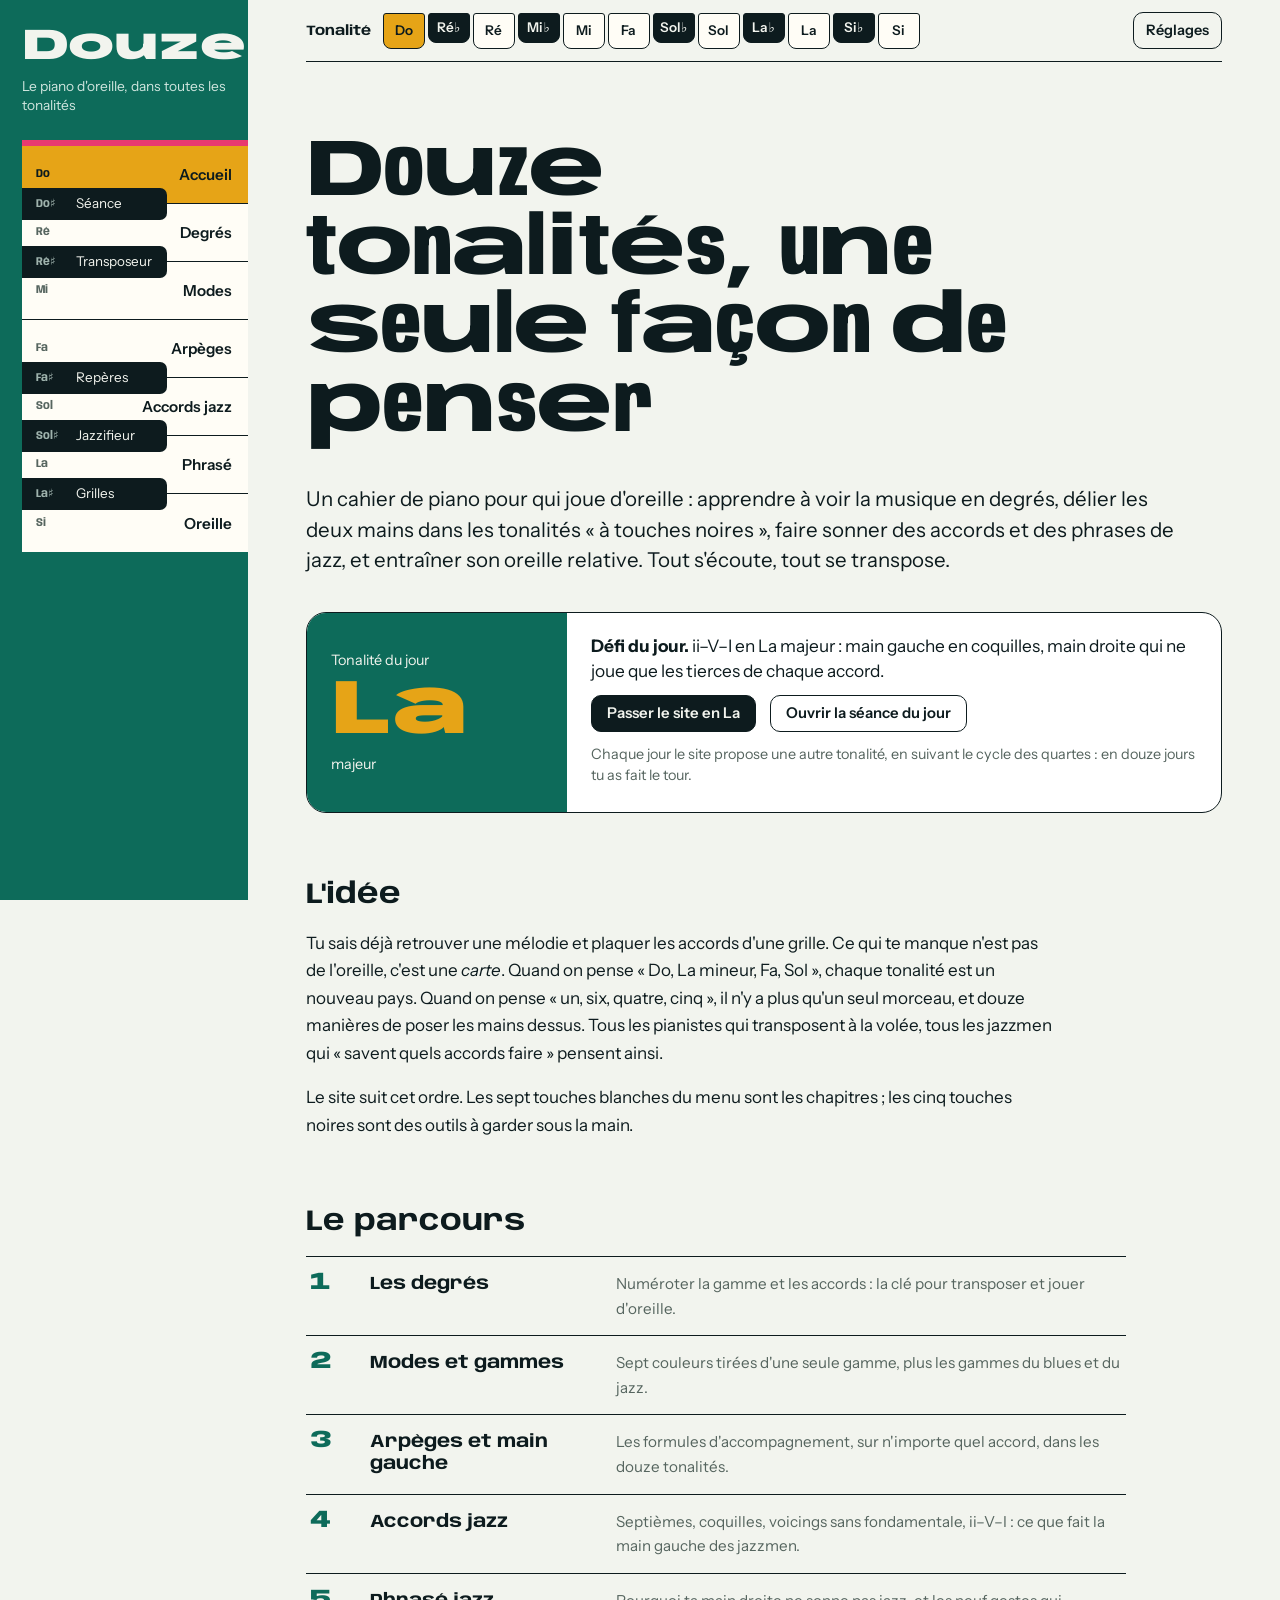
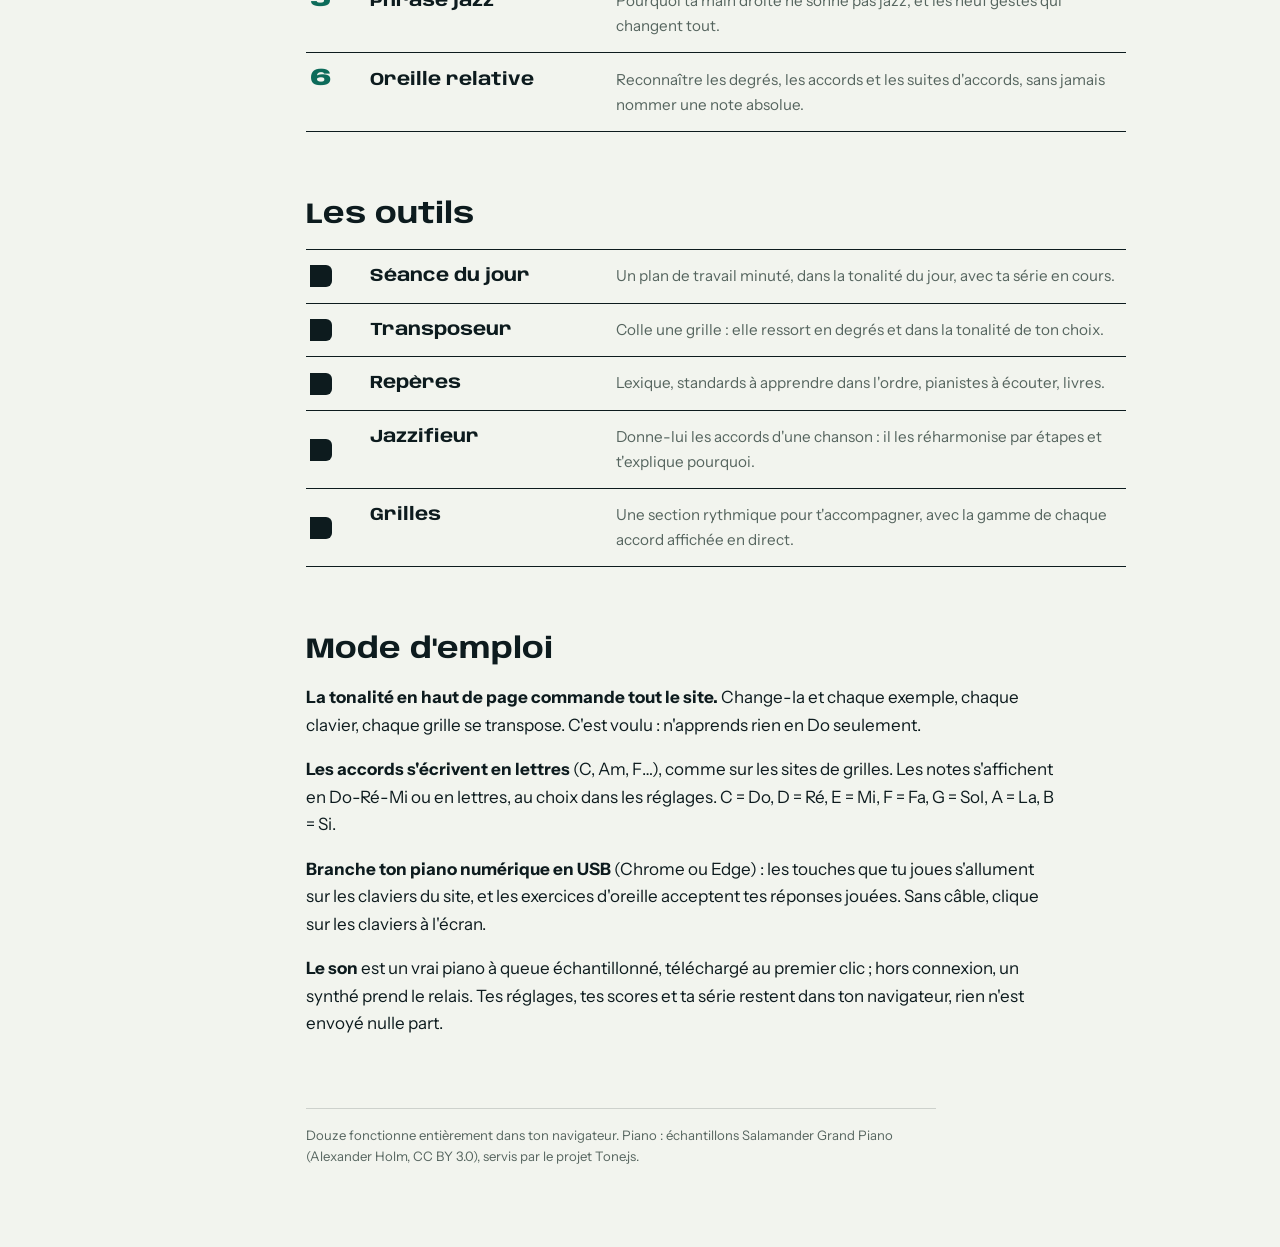
==== index.html @ e1d10c49 "mise à jour de l'organisation du code" ====
<!DOCTYPE html>
<html lang="fr">
<head>
<meta charset="utf-8">
<meta name="viewport" content="width=device-width, initial-scale=1">
<title>Douze</title>
<meta name="description" content="Un cahier de piano interactif pour jouer d'oreille : degrés, transposition, arpèges dans les douze tonalités, accords et phrasé jazz, oreille relative.">
<link rel="icon" href="data:image/svg+xml,%3Csvg xmlns='http://www.w3.org/2000/svg' viewBox='0 0 32 32'%3E%3Crect width='32' height='32' rx='7' fill='%230d6b5a'/%3E%3Crect x='6' y='6' width='9' height='20' rx='2' fill='%23f2f4ee'/%3E%3Crect x='17' y='6' width='9' height='20' rx='2' fill='%23f2f4ee'/%3E%3Crect x='12' y='6' width='8' height='12' rx='1.5' fill='%230d1b1e'/%3E%3C/svg%3E">
<link rel="preconnect" href="https://fonts.googleapis.com">
<link rel="preconnect" href="https://fonts.gstatic.com" crossorigin>
<link href="https://fonts.googleapis.com/css2?family=Anybody:wdth,wght@50..150,400..900&family=Instrument+Sans:ital,wght@0,400..700;1,400..700&display=swap" rel="stylesheet">
<link rel="stylesheet" href="css/style.css">
</head>
<body>
<a class="skip" href="#main">Aller au contenu</a>
<nav id="nav" aria-label="Chapitres"></nav>
<main id="main"></main>
<noscript><p style="padding:2rem">Douze a besoin de JavaScript pour faire sonner le piano.</p></noscript>
<script src="js/theory.js"></script>
<script src="js/ui.js"></script>
<script src="js/audio.js"></script>
<script src="js/band.js"></script>
<script src="js/v-base.js"></script>
<script src="js/v-mains.js"></script>
<script src="js/v-jazz.js"></script>
<script src="js/v-oreille.js"></script>
<script src="js/v-routine.js"></script>
<script src="js/app.js"></script>
</body>
</html>
---- css/style.css ----
/* Douze — feutre vert, ivoire, laque, laiton, rose */
:root {
  --laque: #0d1b1e; --ivoire: #f2f4ee; --papier: #fff; --feutre: #0d6b5a; --feutre-f: #084c40; --feutre-c: #d6ebe4;
  --laiton: #e6a417; --laiton-c: #fbe9b8; --rose: #e83a70; --rose-c: #fde0ea; --trait: rgba(13, 27, 30, .16); --gris: #56655f;
  --disp: 'Anybody', 'Arial Black', system-ui, sans-serif; --txt: 'Instrument Sans', system-ui, -apple-system, 'Segoe UI', sans-serif;
  --wh: 58px; --bh: 32px; --nav: 248px;
}
* { box-sizing: border-box; }
html { -webkit-text-size-adjust: 100%; scroll-padding-top: 80px; }
body { margin: 0; background: var(--ivoire); color: var(--laque); font: 17px/1.62 var(--txt); display: grid; grid-template-columns: var(--nav) minmax(0, 1fr); min-height: 100vh; }
a { color: var(--feutre-f); text-decoration-thickness: 1.5px; text-underline-offset: 3px; }
a:hover { color: var(--rose); }
:focus-visible { outline: 3px solid var(--rose); outline-offset: 2px; }
.skip { position: absolute; left: -999px; top: 0; background: var(--laque); color: #fff; padding: .5rem 1rem; z-index: 99; }
.skip:focus { left: 0; }
button, select, textarea, input { font: inherit; color: inherit; }

/* ---------- menu : une octave posée à la verticale ---------- */
#nav { background: var(--feutre); color: var(--ivoire); padding: 26px 0 26px 22px; position: sticky; top: 0; height: 100vh; overflow-y: auto; }
.wordmark { font: 900 2.7rem/1 var(--disp); font-stretch: 150%; color: var(--ivoire); text-decoration: none; letter-spacing: -.02em; display: block; }
.wordmark:hover { color: var(--laiton); }
.nav-s { margin: 8px 22px 26px 0; font-size: .86rem; line-height: 1.35; color: #cfe5de; }
.piano { position: relative; border-top: 6px solid var(--rose); }
.pk { display: flex; align-items: center; gap: 10px; text-decoration: none; }
.pk-w { height: var(--wh); background: #fffdf6; color: var(--laque); border-bottom: 1.5px solid var(--laque); border-radius: 0 0 0 0; padding-left: 14px; }
.pk-w:last-child { border-bottom: 0; }
.pk-w .pk-t { font-weight: 600; }
.pk-n { font: 700 .72rem/1 var(--disp); font-stretch: 90%; width: 30px; color: var(--gris); }
.pk-b { position: absolute; left: 0; width: 64%; height: var(--bh); top: calc((var(--i) + 1) * var(--wh) - var(--bh) / 2); background: var(--laque); color: var(--ivoire); border-radius: 0 7px 7px 0; padding-left: 14px; font-size: .84rem; z-index: 2; white-space: nowrap; }
.pk-b .pk-n { color: #9fb3ad; }
.pk-w:hover { background: var(--laiton-c); color: var(--laque); }
.pk-b:hover { background: #24383c; color: #fff; }
.pk-w.on { background: var(--laiton); }
.pk-w.on .pk-n { color: var(--laque); }
.pk-b.on { background: var(--rose); color: #fff; }
.pk-b.on .pk-n { color: #fff; }
/* les touches blanches voisines d'une noire décalent leur texte pour rester lisibles */
.pk-w .pk-t { margin-left: auto; padding-right: 16px; text-align: right; font-size: .95rem; line-height: 1.15; max-width: 62%; }

/* ---------- page ---------- */
#main { padding: 0 clamp(18px, 4.5vw, 64px) 80px; max-width: 1180px; width: 100%; }
.keybar { position: sticky; top: 0; z-index: 20; background: var(--ivoire); display: flex; align-items: center; gap: 12px; padding: 12px 0; border-bottom: 1.5px solid var(--laque); flex-wrap: wrap; }
.keybar-l { font: 700 .86rem var(--disp); font-stretch: 110%; }
.keys { display: flex; gap: 3px; flex-wrap: wrap; }
.keys button { border: 1.5px solid var(--laque); background: #fffdf6; border-radius: 3px 3px 8px 8px; min-width: 42px; height: 36px; padding: 0 6px; font-size: .84rem; font-weight: 600; cursor: pointer; }
.keys button.bk { background: var(--laque); color: var(--ivoire); height: 30px; align-self: flex-start; }
.keys button:hover { background: var(--laiton-c); color: var(--laque); }
.keys button.on { background: var(--laiton); color: var(--laque); border-color: var(--laque); }
.settings { margin-left: auto; position: relative; }
.settings summary { cursor: pointer; font-weight: 600; font-size: .9rem; padding: 6px 12px; border: 1.5px solid var(--laque); border-radius: 10px; list-style: none; }
.settings summary::-webkit-details-marker { display: none; }
.settings[open] summary { background: var(--laque); color: var(--ivoire); }
.settings-b { position: absolute; right: 0; top: calc(100% + 8px); width: min(360px, 88vw); background: var(--papier); border: 1.5px solid var(--laque); border-radius: 16px; padding: 18px; display: grid; gap: 14px; z-index: 30; }

.head { padding: clamp(28px, 6vw, 72px) 0 clamp(20px, 3vw, 36px); }
h1 { font: 800 clamp(2.3rem, 6.4vw, 5rem)/.98 var(--disp); margin: 0 0 .45em; letter-spacing: -.01em; max-width: 14ch; }
h1 .w { white-space: nowrap; }
h1 .l { font-stretch: 138%; }
h1 .s { font-stretch: 72%; }
.lead { font-size: clamp(1.08rem, 1.6vw, 1.3rem); line-height: 1.5; max-width: 62ch; margin: 0; }
.prose { max-width: 68ch; }
.prose h2, .h2 { font: 700 clamp(1.35rem, 2.4vw, 1.8rem)/1.15 var(--disp); font-stretch: 112%; margin: 2.3em 0 .6em; max-width: 26ch; }
.prose p { margin: 0 0 1em; }
.prose ol, .prose ul { padding-left: 1.3em; margin: 0 0 1.2em; }
.prose li { margin-bottom: .55em; }
.prose li::marker { font-family: var(--disp); font-weight: 700; color: var(--feutre); }
.hint { color: var(--gris); font-size: .9rem; margin: .4em 0; line-height: 1.45; }
.legend { color: var(--gris); font-size: .88rem; margin: .7em 0; display: flex; flex-wrap: wrap; gap: 6px 14px; align-items: center; }
.lg { display: inline-flex; align-items: center; gap: 6px; }
.lg::before { content: ''; width: 13px; height: 13px; border-radius: 50%; background: var(--feutre); border: 1.5px solid var(--laque); }
.lg.fn-S::before, .lg.mk-c::before { background: var(--laiton); }
.lg.fn-D::before, .lg.mk-b::before { background: var(--rose); }
.lg.mk-g::before { background: transparent; }

/* ---------- commandes ---------- */
.tool { background: var(--papier); border: 1.5px solid var(--laque); border-radius: 20px; padding: clamp(16px, 2.4vw, 28px); margin: 28px 0; }
.tool-t { font: 700 1.12rem/1.2 var(--disp); font-stretch: 112%; margin: 0 0 16px; }
.tool h4 { font: 700 1rem var(--disp); margin: 1.6em 0 .3em; }
.row { display: flex; flex-wrap: wrap; gap: 10px 14px; align-items: flex-end; margin: 12px 0; }
.field { display: grid; gap: 4px; font-size: .92rem; }
.field-l { font-size: .8rem; font-weight: 600; color: var(--gris); }
.btn { border: 1.5px solid var(--laque); background: var(--papier); border-radius: 10px; padding: 8px 15px; font-weight: 600; font-size: .93rem; cursor: pointer; text-decoration: none; color: var(--laque); display: inline-block; line-height: 1.3; }
.btn:hover { background: var(--laiton-c); color: var(--laque); }
.btn.solid { background: var(--laque); color: var(--ivoire); }
.btn.solid:hover { background: var(--feutre-f); color: #fff; }
.btn.play { background: var(--feutre); color: #fff; border-color: var(--feutre-f); padding: 10px 20px; }
.btn.play:hover { background: var(--feutre-f); }
.btn.on, .btn.play.on { background: var(--rose); color: #fff; border-color: var(--laque); }
.seg { display: inline-flex; flex-wrap: wrap; border: 1.5px solid var(--laque); border-radius: 10px; overflow: hidden; background: var(--papier); }
.seg button { border: 0; background: none; padding: 7px 12px; font-size: .88rem; font-weight: 600; cursor: pointer; border-right: 1.5px solid var(--trait); }
.seg button:last-child { border-right: 0; }
.seg button:hover { background: var(--laiton-c); }
.seg button.on { background: var(--laque); color: var(--ivoire); }
select, textarea { border: 1.5px solid var(--laque); border-radius: 10px; background: var(--papier); padding: 7px 10px; font-size: .93rem; max-width: 100%; }
textarea { width: 100%; font-size: 1.05rem; line-height: 1.5; font-weight: 600; resize: vertical; }
.range { grid-template-columns: auto; }
.range input { accent-color: var(--feutre); width: 150px; }
.range output { font-size: .82rem; font-weight: 600; font-variant-numeric: tabular-nums; }

/* ---------- clavier ---------- */
.kb { overflow-x: auto; margin: 14px 0 6px; padding-bottom: 4px; }
.kb-in { position: relative; height: 158px; border-top: 5px solid var(--rose); touch-action: manipulation; }
.kb-s .kb-in { height: 104px; }
.k { position: absolute; top: 0; cursor: pointer; user-select: none; -webkit-user-select: none; }
.kw { bottom: 0; background: #fffdf6; border: 1px solid var(--laque); border-top: 0; border-radius: 0 0 6px 6px; }
.kbk { height: 61%; background: var(--laque); border-radius: 0 0 4px 4px; z-index: 2; }
.k i { position: absolute; left: 50%; bottom: 7px; transform: translateX(-50%); min-width: 22px; height: 22px; padding: 0 3px; border-radius: 11px; display: none; align-items: center; justify-content: center; font: normal 700 .62rem/1 var(--txt); white-space: nowrap; pointer-events: none; }
.kb-s .k i { min-width: 17px; height: 17px; font-size: .55rem; bottom: 5px; }
.k.mk i { display: flex; }
.mk-a i { background: var(--feutre); color: #fff; }
.mk-b i { background: var(--rose); color: #fff; }
.mk-c i { background: var(--laiton); color: var(--laque); }
.mk-g i { border: 1.5px solid var(--laque); color: var(--laque); background: #fffdf6; }
.kbk.mk-g i { border-color: var(--ivoire); color: var(--ivoire); background: var(--laque); }
.kbk.mk-a i, .kbk.mk-b i, .kbk.mk-c i { box-shadow: 0 0 0 1.5px var(--ivoire); }
.kw.live { background: var(--laiton); }
.kbk.live { background: #a87400; }
.kw.hit { background: var(--feutre-c); }
.kbk.hit { background: var(--feutre); }
.k.bad { background: var(--rose) !important; }
.now { display: flex; align-items: baseline; gap: 14px; flex-wrap: wrap; margin: 14px 0 4px; min-height: 2.4rem; }
.now strong { font: 800 1.9rem/1 var(--disp); font-stretch: 118%; }
.now span { color: var(--gris); font-size: .95rem; }

/* ---------- accueil ---------- */
.today { display: grid; grid-template-columns: minmax(180px, 260px) 1fr; border: 1.5px solid var(--laque); border-radius: 20px; overflow: hidden; background: var(--papier); margin-bottom: 20px; }
.today-k { background: var(--feutre); color: var(--ivoire); padding: 22px 24px; display: grid; align-content: center; gap: 2px; }
.today-k strong { font: 900 clamp(3rem, 7vw, 4.8rem)/1 var(--disp); font-stretch: 140%; color: var(--laiton); }
.today-l, .today-s { font-size: .9rem; }
.today-b { padding: 20px 24px; }
.today-c { margin: 0 0 6px; font-size: 1.08rem; line-height: 1.45; }
.toc { list-style: none; padding: 0; margin: 0; counter-reset: toc; max-width: 820px; }
.toc li { border-top: 1.5px solid var(--laque); counter-increment: toc; }
.toc li:last-child { border-bottom: 1.5px solid var(--laque); }
.toc a { display: grid; grid-template-columns: 44px minmax(120px, 230px) 1fr; gap: 6px 16px; padding: 14px 4px; text-decoration: none; color: var(--laque); align-items: baseline; }
ol.toc a::before { content: counter(toc); font: 800 1.5rem/1 var(--disp); font-stretch: 140%; color: var(--feutre); }
ul.toc a::before { content: ''; width: 22px; height: 22px; border-radius: 0 6px 6px 0; background: var(--laque); align-self: center; }
.toc strong { font: 700 1.12rem/1.2 var(--disp); font-stretch: 110%; }
.toc span { color: var(--gris); font-size: .95rem; }
.toc a:hover { background: var(--laiton-c); }

/* ---------- degrés ---------- */
.chips { display: flex; flex-wrap: wrap; gap: 8px; margin: 14px 0; }
.chip { border: 1.5px solid var(--laque); background: #fffdf6; border-radius: 4px 4px 12px 12px; padding: 9px 12px 11px; min-width: 76px; cursor: pointer; display: grid; gap: 2px; text-align: left; border-bottom-width: 7px; }
.chip b { font: 800 1.22rem/1 var(--disp); font-stretch: 112%; }
.chip span { font-size: .82rem; color: var(--gris); max-width: 22ch; line-height: 1.3; }
.chip:hover { background: var(--laiton-c); }
.chip.fn-T { border-bottom-color: var(--feutre); } .chip.fn-S { border-bottom-color: var(--laiton); } .chip.fn-D { border-bottom-color: var(--rose); }
.plist { max-width: 980px; }
.prow { display: grid; grid-template-columns: minmax(170px, 250px) 1fr auto; gap: 8px 20px; align-items: center; padding: 13px 0; border-top: 1.5px solid var(--trait); }
.prow-h strong { display: block; font: 700 1.02rem/1.25 var(--disp); }
.prow-h span { font-size: .86rem; color: var(--gris); line-height: 1.35; display: block; }
.prow-c { display: flex; flex-wrap: wrap; gap: 5px; }
.pc { display: grid; text-align: center; padding: 5px 9px; border-radius: 8px; min-width: 50px; background: var(--ivoire); }
.pc b { font: 700 1rem/1.2 var(--disp); }
.pc i { font-style: normal; font-size: .78rem; color: var(--gris); }
.pc.on { background: var(--laiton); } .pc.on i { color: var(--laque); }
.split { display: grid; grid-template-columns: minmax(260px, 380px) 1fr; gap: 28px; align-items: center; }
.circle { width: 100%; height: auto; display: block; }
.cw { cursor: pointer; }
.cw path { fill: #fffdf6; stroke: var(--laque); stroke-width: 1.5; }
.cw path.in { fill: var(--ivoire); }
.cw:hover path { fill: var(--laiton-c); }
.cw.near path { fill: var(--feutre-c); }
.cw.cur path { fill: var(--laiton); }
.ct { font: 700 15px var(--disp); text-anchor: middle; fill: var(--laque); }
.cm { font: 500 10.5px var(--txt); text-anchor: middle; fill: var(--gris); }
.cc { font: 900 26px var(--disp); text-anchor: middle; fill: var(--feutre); }
.cs { font: 500 12px var(--txt); text-anchor: middle; fill: var(--gris); }

/* ---------- transposeur ---------- */
.tx-out { margin: 14px 0; overflow-x: auto; }
.tx-line { display: flex; align-items: stretch; flex-wrap: wrap; gap: 4px 0; margin-bottom: 8px; }
.tx-ch { border: 0; background: var(--ivoire); border-radius: 9px; padding: 5px 10px 6px; display: grid; text-align: left; cursor: pointer; min-width: 58px; margin-right: 4px; }
.tx-ch small { font-size: .72rem; color: var(--gris); }
.tx-ch em { font: normal 700 .86rem var(--disp); color: var(--rose); }
.tx-ch b { font: 800 1.22rem/1.15 var(--disp); }
.tx-ch:hover { background: var(--laiton-c); } .tx-ch.on { background: var(--laiton); }
.tx-bar { width: 2px; background: var(--laque); margin: 0 8px 0 4px; }
.tx-lyr, .tx-w { color: var(--gris); font-size: .95rem; white-space: pre-wrap; }

/* ---------- modes ---------- */
.mode-info h3 { font: 800 1.6rem/1.1 var(--disp); font-stretch: 115%; margin: 14px 0 10px; }
.formula { display: flex; flex-wrap: wrap; gap: 5px; margin-bottom: 12px; }
.formula > span { display: grid; text-align: center; min-width: 44px; padding: 5px 7px; border-radius: 4px 4px 9px 9px; border: 1.5px solid var(--laque); background: #fffdf6; }
.formula b { font: 800 1.05rem/1.1 var(--disp); } .formula i { font-style: normal; font-size: .74rem; color: var(--gris); }
.formula .alt { background: var(--feutre-c); } .formula .ch { background: var(--rose); color: #fff; } .formula .ch i { color: #fff; }
.formula.mini > span { min-width: 30px; padding: 2px 5px; font: 700 .82rem var(--disp); border-width: 1px; }
.ladder { display: grid; max-width: 620px; }
.ladder button { display: flex; align-items: center; justify-content: space-between; gap: 14px; flex-wrap: wrap; padding: 9px 12px; background: none; border: 0; border-top: 1.5px solid var(--trait); cursor: pointer; text-align: left; }
.ladder button:hover { background: var(--laiton-c); } .ladder button.on { background: var(--laiton); }
.ladder strong { font: 700 1rem var(--disp); min-width: 110px; } .ladder .formula { margin: 0; }

/* ---------- arpèges ---------- */
.fams { display: grid; gap: 7px; }
.fam { display: flex; flex-wrap: wrap; gap: 6px; align-items: center; }
.shape { display: inline-flex; gap: 2px; margin-right: 8px; }
.shape i { width: 13px; height: 26px; border: 1.5px solid var(--laque); background: #fffdf6; border-radius: 0 0 3px 3px; }
.shape i.n { background: var(--laque); height: 18px; }
.fam button { border: 1.5px solid var(--laque); background: var(--papier); border-radius: 8px; padding: 4px 10px; font-weight: 600; font-size: .88rem; cursor: pointer; min-width: 50px; }
.fam button:hover { background: var(--laiton-c); } .fam button.on { background: var(--laiton); }
.pat-info p { margin: .3em 0; max-width: 70ch; }

/* ---------- jazz ---------- */
.tri { display: grid; grid-template-columns: repeat(3, minmax(0, 1fr)); gap: 14px; margin: 14px 0; }
.tri-c { border-radius: 14px; padding: 10px 10px 4px; background: var(--ivoire); }
.tri-c.on { background: var(--laiton-c); }
.tri-c strong { font: 800 1.35rem var(--disp); font-stretch: 112%; margin-right: 8px; } .tri-c span { color: var(--gris); font-size: .86rem; }
.bars { display: grid; grid-template-columns: repeat(4, minmax(0, 1fr)); gap: 6px; margin: 14px 0; }
.bar { border: 1.5px solid var(--laque); border-radius: 10px; padding: 6px; background: #fffdf6; min-height: 62px; display: grid; align-content: space-between; }
.bar small { font-size: .7rem; color: var(--gris); padding-left: 4px; }
.bar-c { display: flex; gap: 4px; }
.bch { flex: 1; border: 0; background: none; border-radius: 7px; padding: 4px 5px; text-align: left; display: grid; min-width: 0; }
button.bch { cursor: pointer; } button.bch:hover { background: var(--laiton-c); }
.bch b { font: 800 clamp(.85rem, 1.5vw, 1.12rem)/1.15 var(--disp); overflow-wrap: anywhere; }
.bch i { font-style: normal; font-size: .72rem; color: var(--rose); font-weight: 700; }
.bch.ins { outline: 1.5px dashed var(--feutre); outline-offset: -2px; background: var(--feutre-c); }
.bch.on { background: var(--laiton); } .bch.on i { color: var(--laque); }
.why { max-width: 70ch; padding-left: 1.3em; } .why li { margin-bottom: .5em; }
.demo { border-top: 1.5px solid var(--laque); padding: 18px 0 14px; max-width: 860px; }
.demo h3 { font: 700 1.22rem/1.2 var(--disp); font-stretch: 110%; margin: 0 0 .4em; }
.demo p { margin: 0 0 .6em; max-width: 68ch; }
.degline { font: 600 .92rem/1.7 var(--disp); color: var(--feutre-f); letter-spacing: .04em; word-spacing: .2em; }
.dock { position: sticky; bottom: 0; background: var(--ivoire); border-top: 1.5px solid var(--laque); margin-top: 30px; padding: 4px 0 2px; z-index: 10; }
.dock .kb-in { height: 108px; } .dock .now { margin: 4px 0 0; min-height: 0; } .dock .now strong { font-size: 1.25rem; } .dock .kb { margin: 6px 0 0; }

/* ---------- oreille ---------- */
.tab-intro { max-width: 68ch; margin: 14px 0 6px; }
.answers { display: flex; flex-wrap: wrap; gap: 8px; margin: 12px 0; }
.ans { border: 1.5px solid var(--laque); background: #fffdf6; border-radius: 4px 4px 12px 12px; padding: 10px 14px 12px; min-width: 70px; cursor: pointer; display: grid; gap: 1px; text-align: center; }
.ans b { font: 800 1.15rem/1.1 var(--disp); } .ans span { font-size: .74rem; color: var(--gris); }
.ans:hover { background: var(--laiton-c); }
.ans.ok { background: var(--feutre); color: #fff; } .ans.ok span { color: #fff; }
.ans.ko { background: var(--rose-c); border-style: dashed; color: var(--gris); }
.fb { font-weight: 600; margin: 12px 0 4px; min-height: 1.6em; }
.fb.ok { color: var(--feutre-f); } .fb.ko { color: #b81c50; }
.score { font-size: .88rem; color: var(--gris); align-self: center; }
.stats { display: grid; gap: 4px; max-width: 520px; }
.st { display: grid; grid-template-columns: 120px 1fr 110px; gap: 10px; align-items: center; font-size: .84rem; }
.st i { height: 9px; background: var(--ivoire); border-radius: 5px; overflow: hidden; border: 1px solid var(--trait); } .st u { display: block; height: 100%; background: var(--feutre); }
.st em { font-style: normal; color: var(--gris); font-variant-numeric: tabular-nums; }
.slots { display: grid; grid-template-columns: repeat(4, minmax(0, 110px)); gap: 8px; margin: 12px 0; }
.slot { height: 70px; border: 1.5px dashed var(--laque); border-radius: 12px; background: var(--ivoire); font: 800 1.3rem var(--disp); cursor: pointer; display: grid; place-content: center; }
.slot small { font: 600 .74rem var(--txt); }
.slot.ok { background: var(--feutre); color: #fff; border-style: solid; } .slot.ko { background: var(--rose-c); }
.dots { display: flex; gap: 6px; margin: 8px 0; min-height: 14px; } .dots i { width: 14px; height: 14px; border-radius: 50%; border: 1.5px solid var(--laque); } .dots i.on { background: var(--feutre); }

/* ---------- séance ---------- */
.blocks { display: grid; gap: 10px; max-width: 900px; counter-reset: bl; }
.block { counter-increment: bl; background: var(--papier); border: 1.5px solid var(--laque); border-radius: 16px; padding: 14px 18px; display: grid; grid-template-columns: 1fr auto; gap: 4px 20px; align-items: center; }
.block p { margin: 0; grid-column: 1; color: var(--gris); font-size: .95rem; max-width: 60ch; }
.chk { display: flex; align-items: center; gap: 10px; font: 700 1.1rem var(--disp); font-stretch: 108%; cursor: pointer; }
.chk span::before { content: counter(bl) '. '; color: var(--feutre); }
.chk input { width: 20px; height: 20px; accent-color: var(--feutre); }
.block-a { grid-column: 2; grid-row: 1 / 3; display: flex; align-items: center; gap: 8px; flex-wrap: wrap; justify-content: flex-end; }
.clock { font: 800 1.5rem var(--disp); font-variant-numeric: tabular-nums; min-width: 68px; text-align: right; }
.block.run { background: var(--laiton-c); } .block.done { background: var(--feutre-c); }
.gloss { display: grid; grid-template-columns: minmax(130px, 210px) 1fr; gap: 0 18px; margin: 0; }
.gloss dt { font: 700 .98rem/1.35 var(--disp); padding: 9px 0; border-top: 1.5px solid var(--trait); }
.gloss dd { margin: 0; padding: 9px 0; border-top: 1.5px solid var(--trait); }
.foot { margin-top: 70px; padding-top: 16px; border-top: 1.5px solid var(--trait); color: var(--gris); font-size: .82rem; max-width: 70ch; }

/* ---------- petits écrans : l'octave passe à l'horizontale ---------- */
@media (max-width: 900px) {
  body { display: block; }
  #nav { position: static; height: auto; padding: 14px 0 0 0; overflow: visible; }
  .wordmark { font-size: 2rem; padding-left: 16px; } .nav-s { display: none; }
  .piano { display: flex; overflow-x: auto; margin-top: 12px; border-top-width: 5px; align-items: flex-start; }
  .pk { flex: 0 0 auto; flex-direction: column; align-items: flex-start; justify-content: flex-end; gap: 3px; padding: 8px 10px; }
  .pk-w { height: 74px; width: 98px; border-bottom: 0; border-right: 1.5px solid var(--laque); }
  .pk-w .pk-t { margin: 0; padding: 0; text-align: left; max-width: none; font-size: .82rem; }
  .pk-b { position: static; width: 92px; height: 52px; border-radius: 0 0 7px 7px; font-size: .76rem; line-height: 1.15; }
  .keybar { position: static; } .settings { margin-left: 0; } .settings-b { right: auto; left: 0; }
  .today, .split { grid-template-columns: 1fr; }
  .toc a { grid-template-columns: 34px 1fr; } .toc span { grid-column: 2; }
  .prow { grid-template-columns: 1fr; } .tri { grid-template-columns: 1fr; }
  .block { grid-template-columns: 1fr; } .block-a { grid-column: 1; grid-row: auto; justify-content: flex-start; }
  .gloss { grid-template-columns: 1fr; } .gloss dd { border-top: 0; padding-top: 0; }
  .st { grid-template-columns: 90px 1fr 90px; }
}
@media (max-width: 560px) { .bars { grid-template-columns: repeat(2, minmax(0, 1fr)); } body { font-size: 16px; } }
@media (prefers-reduced-motion: no-preference) { .kw, .kbk, .pc, .bch, .tri-c { transition: background-color .08s linear; } }
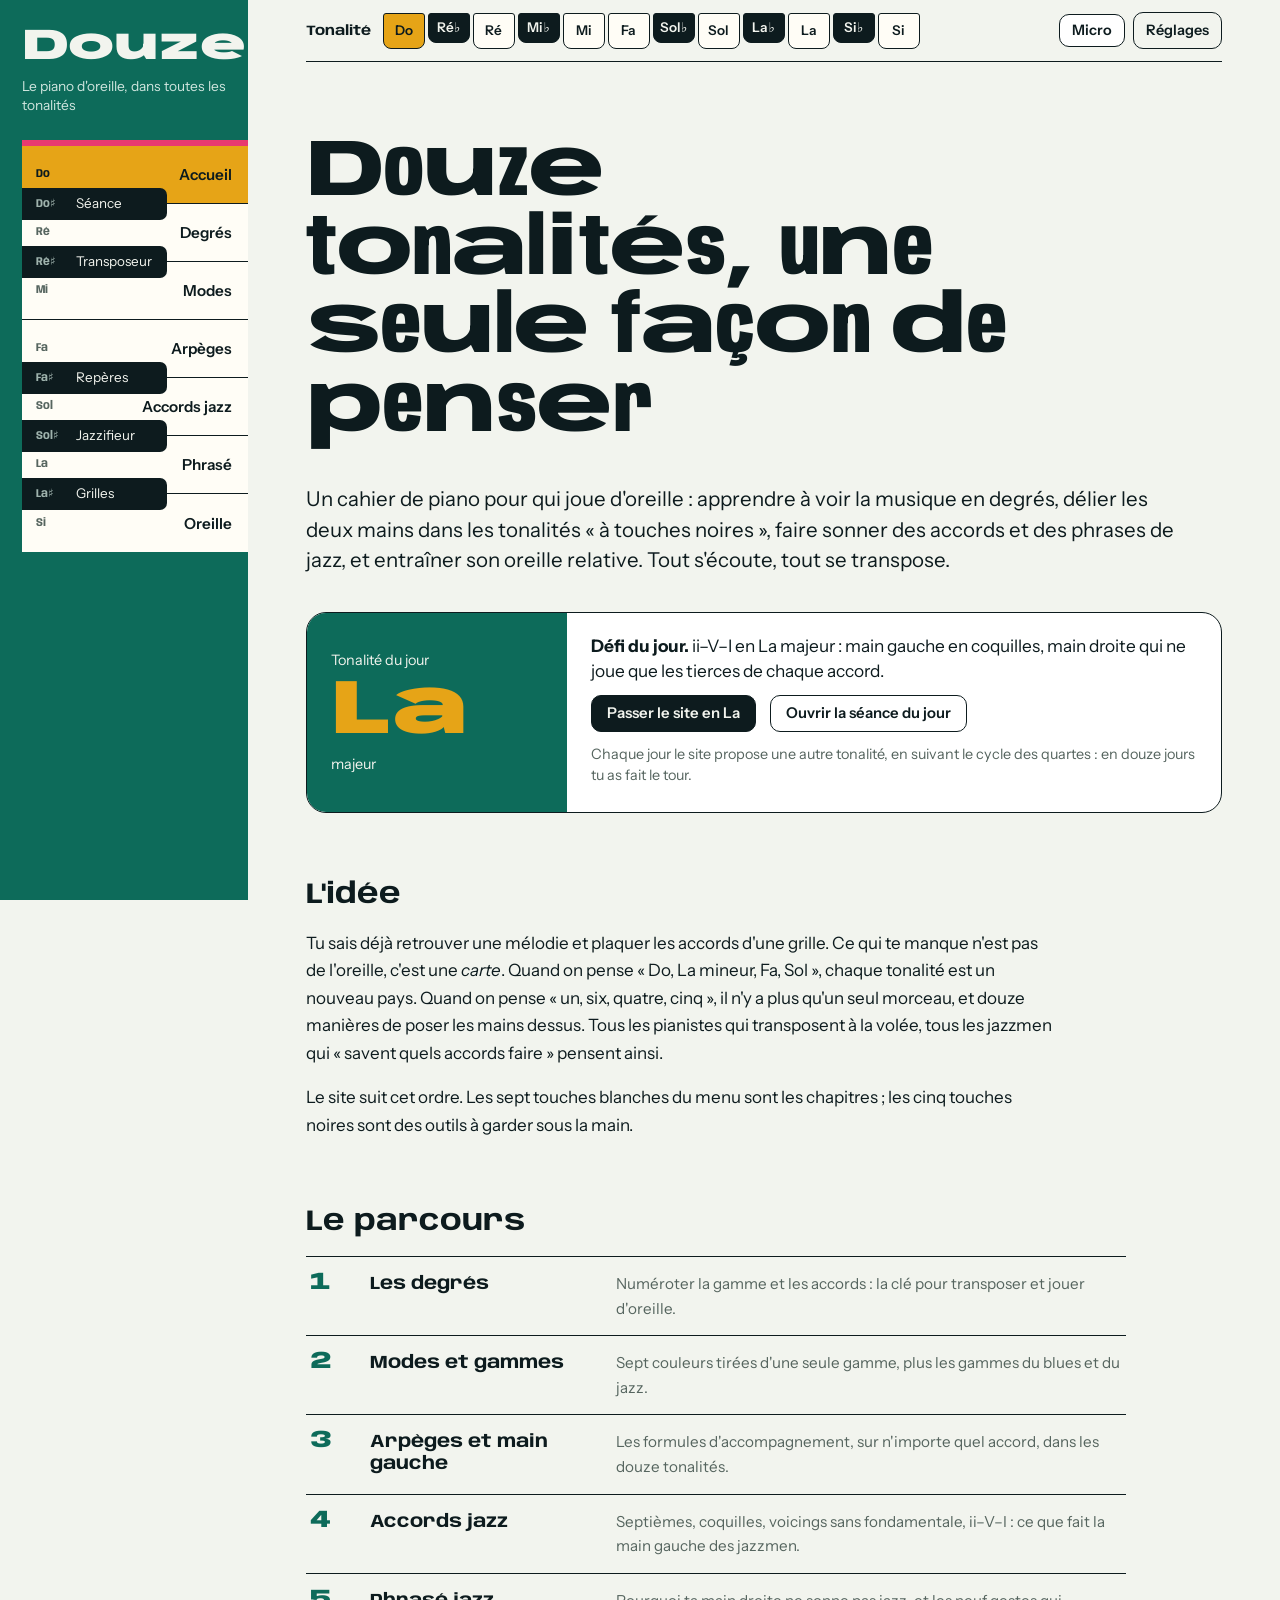
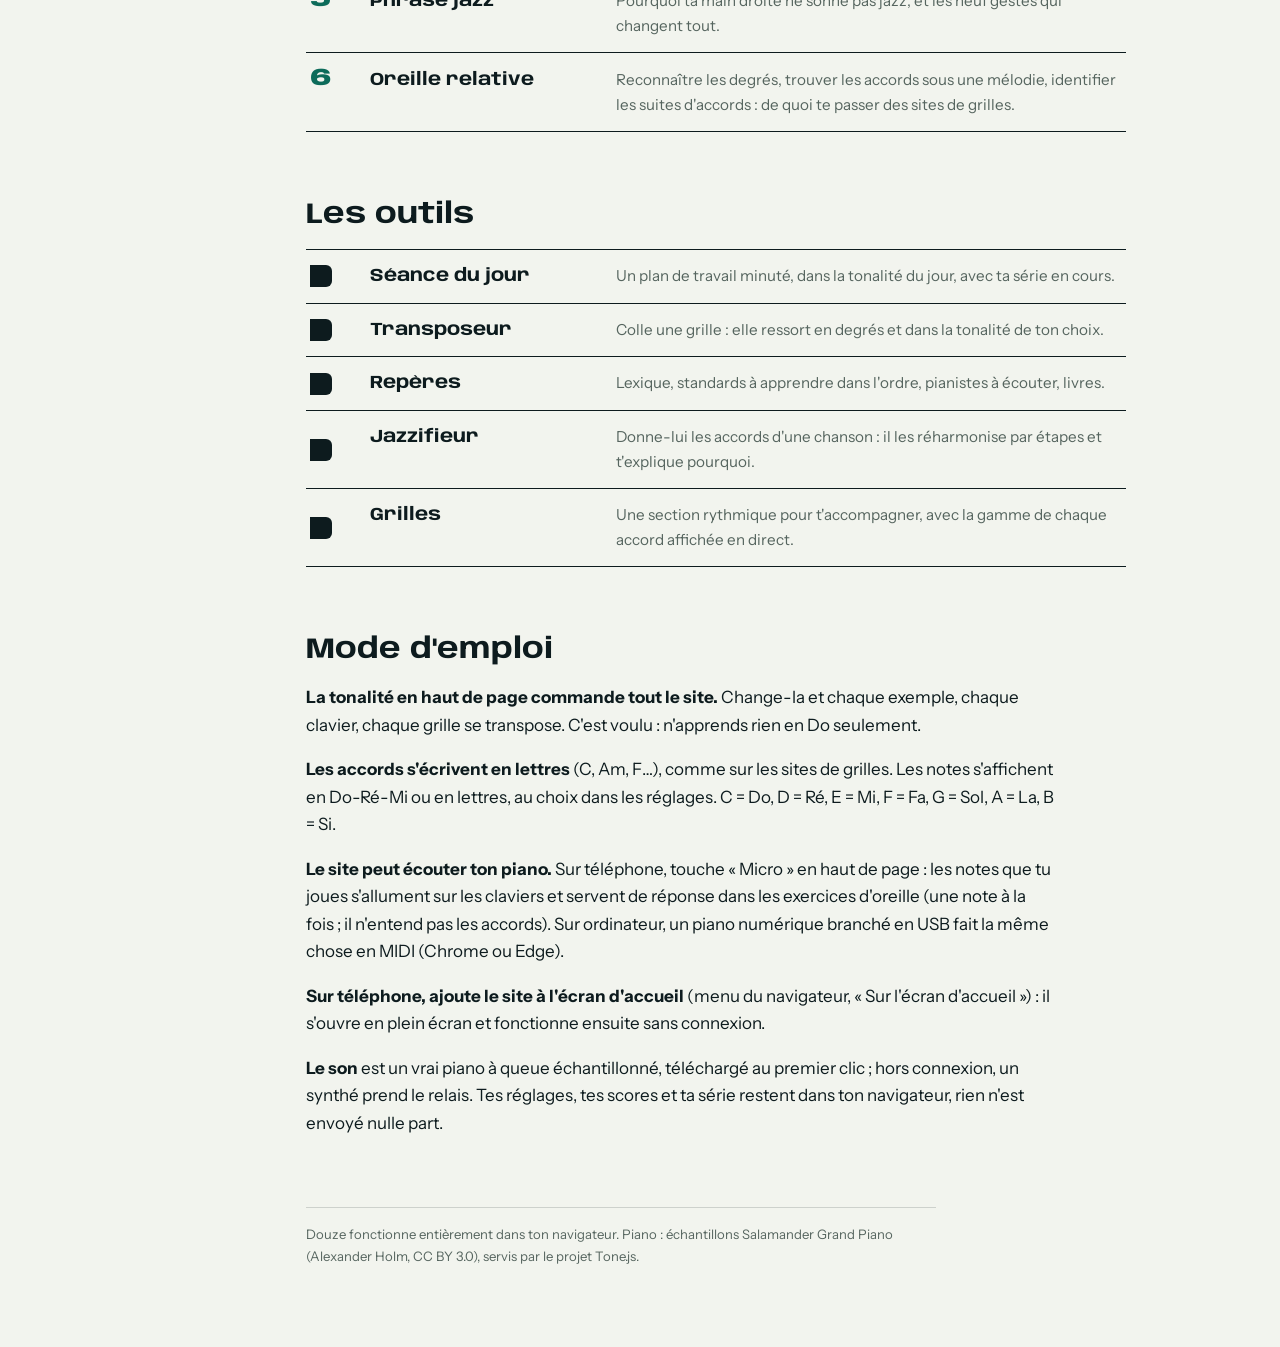
==== commit 9cec3df8: "Add files via upload" ====
--- a/index.html
+++ b/index.html
@@ -2,10 +2,16 @@
 <html lang="fr">
 <head>
 <meta charset="utf-8">
-<meta name="viewport" content="width=device-width, initial-scale=1">
+<meta name="viewport" content="width=device-width, initial-scale=1, viewport-fit=cover">
 <title>Douze</title>
 <meta name="description" content="Un cahier de piano interactif pour jouer d'oreille : degrés, transposition, arpèges dans les douze tonalités, accords et phrasé jazz, oreille relative.">
 <link rel="icon" href="data:image/svg+xml,%3Csvg xmlns='http://www.w3.org/2000/svg' viewBox='0 0 32 32'%3E%3Crect width='32' height='32' rx='7' fill='%230d6b5a'/%3E%3Crect x='6' y='6' width='9' height='20' rx='2' fill='%23f2f4ee'/%3E%3Crect x='17' y='6' width='9' height='20' rx='2' fill='%23f2f4ee'/%3E%3Crect x='12' y='6' width='8' height='12' rx='1.5' fill='%230d1b1e'/%3E%3C/svg%3E">
+<link rel="manifest" href="manifest.webmanifest">
+<link rel="apple-touch-icon" href="icons/icon-180.png">
+<meta name="theme-color" content="#0d6b5a">
+<meta name="apple-mobile-web-app-capable" content="yes">
+<meta name="mobile-web-app-capable" content="yes">
+<meta name="apple-mobile-web-app-title" content="Douze">
 <link rel="preconnect" href="https://fonts.googleapis.com">
 <link rel="preconnect" href="https://fonts.gstatic.com" crossorigin>
 <link href="https://fonts.googleapis.com/css2?family=Anybody:wdth,wght@50..150,400..900&family=Instrument+Sans:ital,wght@0,400..700;1,400..700&display=swap" rel="stylesheet">
@@ -20,10 +26,12 @@
 <script src="js/ui.js"></script>
 <script src="js/audio.js"></script>
 <script src="js/band.js"></script>
+<script src="js/mic.js"></script>
 <script src="js/v-base.js"></script>
 <script src="js/v-mains.js"></script>
 <script src="js/v-jazz.js"></script>
 <script src="js/v-oreille.js"></script>
+<script src="js/v-harmo.js"></script>
 <script src="js/v-routine.js"></script>
 <script src="js/app.js"></script>
 </body>
--- a/css/style.css
+++ b/css/style.css
@@ -98,14 +98,16 @@
 .range output { font-size: .82rem; font-weight: 600; font-variant-numeric: tabular-nums; }
 
 /* ---------- clavier ---------- */
-.kb { overflow-x: auto; margin: 14px 0 6px; padding-bottom: 4px; }
-.kb-in { position: relative; height: 158px; border-top: 5px solid var(--rose); touch-action: manipulation; }
+.kb { overflow-x: auto; margin: 14px 0 6px; padding-bottom: 4px; container-type: inline-size; }
+.kb-in { --n: 22; --d: clamp(11px, calc(100cqw / var(--n) - 3px), 22px); position: relative; height: 158px; border-top: 5px solid var(--rose); touch-action: manipulation; }
 .kb-s .kb-in { height: 104px; }
 .k { position: absolute; top: 0; cursor: pointer; user-select: none; -webkit-user-select: none; }
 .kw { bottom: 0; background: #fffdf6; border: 1px solid var(--laque); border-top: 0; border-radius: 0 0 6px 6px; }
 .kbk { height: 61%; background: var(--laque); border-radius: 0 0 4px 4px; z-index: 2; }
-.k i { position: absolute; left: 50%; bottom: 7px; transform: translateX(-50%); min-width: 22px; height: 22px; padding: 0 3px; border-radius: 11px; display: none; align-items: center; justify-content: center; font: normal 700 .62rem/1 var(--txt); white-space: nowrap; pointer-events: none; }
-.kb-s .k i { min-width: 17px; height: 17px; font-size: .55rem; bottom: 5px; }
+.k i { position: absolute; left: 50%; bottom: 7px; transform: translateX(-50%); min-width: var(--d); height: var(--d); padding: 0 2px; border-radius: 11px; display: none; align-items: center; justify-content: center; font: normal 700 calc(var(--d) * .45)/1 var(--txt); white-space: nowrap; pointer-events: none; }
+.kb-s .kb-in { --d: clamp(10px, calc(100cqw / var(--n) - 3px), 17px); }
+.kb-s .k i { bottom: 5px; }
+.kb-play .kb-in { height: 176px; }
 .k.mk i { display: flex; }
 .mk-a i { background: var(--feutre); color: #fff; }
 .mk-b i { background: var(--rose); color: #fff; }
@@ -260,23 +262,103 @@
 .gloss dd { margin: 0; padding: 9px 0; border-top: 1.5px solid var(--trait); }
 .foot { margin-top: 70px; padding-top: 16px; border-top: 1.5px solid var(--trait); color: var(--gris); font-size: .82rem; max-width: 70ch; }
 
-/* ---------- petits écrans : l'octave passe à l'horizontale ---------- */
+/* ---------- chrono de séance, micro ---------- */
+.pill { position: fixed; left: 50%; transform: translateX(-50%); bottom: calc(14px + env(safe-area-inset-bottom)); z-index: 60; display: flex; align-items: center; gap: 10px; background: var(--laque); color: var(--ivoire); border-radius: 16px; padding: 7px 8px 7px 16px; max-width: calc(100vw - 20px); box-shadow: 0 0 0 2px var(--ivoire); }
+.pill[hidden] { display: none; }
+.pill a { color: var(--ivoire); font-size: .86rem; font-weight: 600; white-space: nowrap; overflow: hidden; text-overflow: ellipsis; min-width: 0; }
+.pill b { font: 800 1.25rem var(--disp); font-variant-numeric: tabular-nums; color: var(--laiton); }
+.pill .btn { padding: 6px 12px; background: var(--ivoire); border-color: var(--ivoire); white-space: nowrap; }
+.pill-x { background: none; border: 0; color: var(--ivoire); font-size: 1.5rem; line-height: 1; width: 34px; height: 34px; cursor: pointer; border-radius: 10px; }
+.pill-x:hover { background: #24383c; }
+body:has(.dock) .pill { bottom: calc(178px + env(safe-area-inset-bottom)); }
+body:has(.pill:not([hidden])) #main { padding-bottom: 130px; }
+.keybar-r { margin-left: auto; display: flex; gap: 8px; align-items: center; }
+.settings { margin-left: 0; }
+.btn.mic { padding: 6px 12px; font-size: .9rem; }
+button, .btn, summary { touch-action: manipulation; }
+
+/* ---------- accords d'une mélodie ---------- */
+.hbars { display: grid; grid-template-columns: repeat(4, minmax(0, 1fr)); gap: 6px; margin: 12px 0; }
+.hbar { display: flex; flex-wrap: wrap; gap: 3px; border-left: 2.5px solid var(--laque); padding-left: 5px; }
+.hbar small { flex: 0 0 100%; font-size: .68rem; color: var(--gris); line-height: 1; }
+.hslot { min-width: 0; min-height: 50px; border: 1.5px dashed var(--laque); border-radius: 10px; background: var(--ivoire); font: 800 clamp(.8rem, 3.4vw, 1.15rem) var(--disp); cursor: pointer; display: grid; place-content: center; padding: 2px; text-align: center; }
+.hslot small { font: 700 .66rem var(--txt); color: inherit; flex: none; }
+.hslot.sel { border: 2.5px solid var(--rose); background: var(--papier); }
+.hslot.ok { background: var(--feutre); color: #fff; border-style: solid; }
+.hslot.alt { background: var(--laiton); border-style: solid; }
+.hslot.ko { background: var(--rose-c); }
+.hslot.playing { box-shadow: inset 0 -6px 0 var(--rose); }
+.htable { border-collapse: collapse; margin: 0 0 1em; }
+.htable th, .htable td { text-align: left; padding: 5px 18px 5px 0; border-top: 1.5px solid var(--trait); }
+.htable th { font-size: .8rem; color: var(--gris); border-top: 0; }
+.htable td:first-child { font: 800 1.1rem var(--disp); }
+.tool .prose h4 { margin-top: 2em; }
+
+/* ---------- téléphone : l'octave passe à l'horizontale, tout tient dans la largeur ---------- */
 @media (max-width: 900px) {
   body { display: block; }
-  #nav { position: static; height: auto; padding: 14px 0 0 0; overflow: visible; }
-  .wordmark { font-size: 2rem; padding-left: 16px; } .nav-s { display: none; }
-  .piano { display: flex; overflow-x: auto; margin-top: 12px; border-top-width: 5px; align-items: flex-start; }
-  .pk { flex: 0 0 auto; flex-direction: column; align-items: flex-start; justify-content: flex-end; gap: 3px; padding: 8px 10px; }
-  .pk-w { height: 74px; width: 98px; border-bottom: 0; border-right: 1.5px solid var(--laque); }
-  .pk-w .pk-t { margin: 0; padding: 0; text-align: left; max-width: none; font-size: .82rem; }
-  .pk-b { position: static; width: 92px; height: 52px; border-radius: 0 0 7px 7px; font-size: .76rem; line-height: 1.15; }
-  .keybar { position: static; } .settings { margin-left: 0; } .settings-b { right: auto; left: 0; }
+  #nav { position: static; height: auto; padding: 0; overflow: visible; display: flex; align-items: stretch; }
+  .wordmark { font-size: 1.25rem; padding: 0 12px; display: flex; align-items: center; font-stretch: 125%; }
+  .nav-s { display: none; }
+  .piano { display: flex; overflow-x: auto; flex: 1; min-width: 0; border-top: 0; align-items: flex-start; scrollbar-width: none; }
+  .piano::-webkit-scrollbar { display: none; }
+  .pk { flex: 0 0 auto; padding: 0 13px; white-space: nowrap; }
+  .pk-n { display: none; }
+  .pk-w { height: 54px; border-bottom: 0; border-right: 1.5px solid var(--laque); }
+  .pk-w .pk-t { margin: 0; padding: 0; max-width: none; font-size: .9rem; }
+  .pk-b { position: static; width: auto; height: 38px; border-radius: 0 0 8px 8px; font-size: .82rem; }
+  .keybar { position: static; }
+  .settings-b { right: 0; }
   .today, .split { grid-template-columns: 1fr; }
   .toc a { grid-template-columns: 34px 1fr; } .toc span { grid-column: 2; }
-  .prow { grid-template-columns: 1fr; } .tri { grid-template-columns: 1fr; }
+  .prow { grid-template-columns: 1fr; } .prow .btn { justify-self: start; }
+  .tri { grid-template-columns: 1fr; }
   .block { grid-template-columns: 1fr; } .block-a { grid-column: 1; grid-row: auto; justify-content: flex-start; }
   .gloss { grid-template-columns: 1fr; } .gloss dd { border-top: 0; padding-top: 0; }
   .st { grid-template-columns: 90px 1fr 90px; }
 }
-@media (max-width: 560px) { .bars { grid-template-columns: repeat(2, minmax(0, 1fr)); } body { font-size: 16px; } }
-@media (prefers-reduced-motion: no-preference) { .kw, .kbk, .pc, .bch, .tri-c { transition: background-color .08s linear; } }
+@media (max-width: 700px) {
+  body { font-size: 16px; }
+  #main { padding: 0 12px calc(70px + env(safe-area-inset-bottom)); }
+  .keybar { padding: 8px 0; gap: 8px; }
+  .keybar-l { display: none; }
+  .keys { display: grid; grid-template-columns: repeat(12, minmax(0, 1fr)); gap: 2px; width: 100%; order: 2; }
+  .keys button { min-width: 0; padding: 0; height: 40px; font-size: .66rem; letter-spacing: -.02em; }
+  .keys button.bk { height: 32px; }
+  .keybar-r { order: 1; width: 100%; justify-content: flex-end; }
+  .settings-b { width: calc(100vw - 24px); }
+  .head { padding: 18px 0 10px; }
+  h1 { font-size: clamp(1.9rem, 9.5vw, 2.6rem); }
+  .lead { font-size: 1.02rem; }
+  .prose h2, .h2 { margin-top: 1.7em; }
+  .tool { padding: 14px 12px; border-radius: 16px; margin: 20px -4px; }
+  .row { gap: 8px 10px; margin: 10px 0; }
+  .btn { padding: 10px 14px; min-height: 44px; display: inline-flex; align-items: center; justify-content: center; }
+  .btn.play { flex: 1 1 100%; min-height: 50px; font-size: 1rem; }
+  .seg button { padding: 10px 11px; min-height: 42px; }
+  select { min-height: 44px; width: 100%; }
+  .field { flex: 1 1 auto; min-width: 0; }
+  .range { flex: 1 1 100%; } .range input { width: 100%; height: 30px; }
+  .kb { margin: 10px -6px 4px; }
+  .kb-in { height: 132px; }
+  .kb-play .kb-in { height: 190px; }
+  .kb-s .kb-in { height: 92px; }
+  .chips { gap: 6px; } .chip { flex: 1 1 22%; min-width: 0; padding: 8px 8px 9px; } .chip span { font-size: .74rem; }
+  .answers { gap: 6px; } .ans { flex: 1 1 22%; min-width: 0; padding: 10px 6px 11px; min-height: 52px; }
+  .slots { grid-template-columns: repeat(4, minmax(0, 1fr)); }
+  .bars { grid-template-columns: repeat(2, minmax(0, 1fr)); }
+  .now strong { font-size: 1.5rem; }
+  .today-k { padding: 14px 18px; } .today-k strong { font-size: 2.8rem; } .today-b { padding: 14px 16px; }
+  .formula > span { min-width: 38px; padding: 4px 5px; }
+  .ladder button { padding: 10px 6px; } .ladder strong { min-width: 0; flex: 1 1 100%; }
+  .demo { padding: 14px 0 10px; } .demo .btn { flex: 1; }
+  .dock { margin: 20px -12px 0; padding: 4px 12px calc(2px + env(safe-area-inset-bottom)); }
+  .dock .kb-in { height: 96px; } .dock .kb { margin: 4px 0 0; }
+  .tx-ch { min-width: 50px; padding: 5px 8px; } .tx-ch b { font-size: 1.08rem; }
+  .block { padding: 12px 14px; } .block-a .btn { flex: 1 1 auto; }
+  .hbars { gap: 8px 4px; } .hslot { min-height: 54px; }
+  .foot { margin-top: 40px; }
+  .pill { left: 10px; right: 10px; transform: none; justify-content: space-between; }
+  .pill a { flex: 1; }
+}
+@media (prefers-reduced-motion: no-preference) { .kw, .kbk, .pc, .bch, .tri-c, .hslot { transition: background-color .08s linear; } }
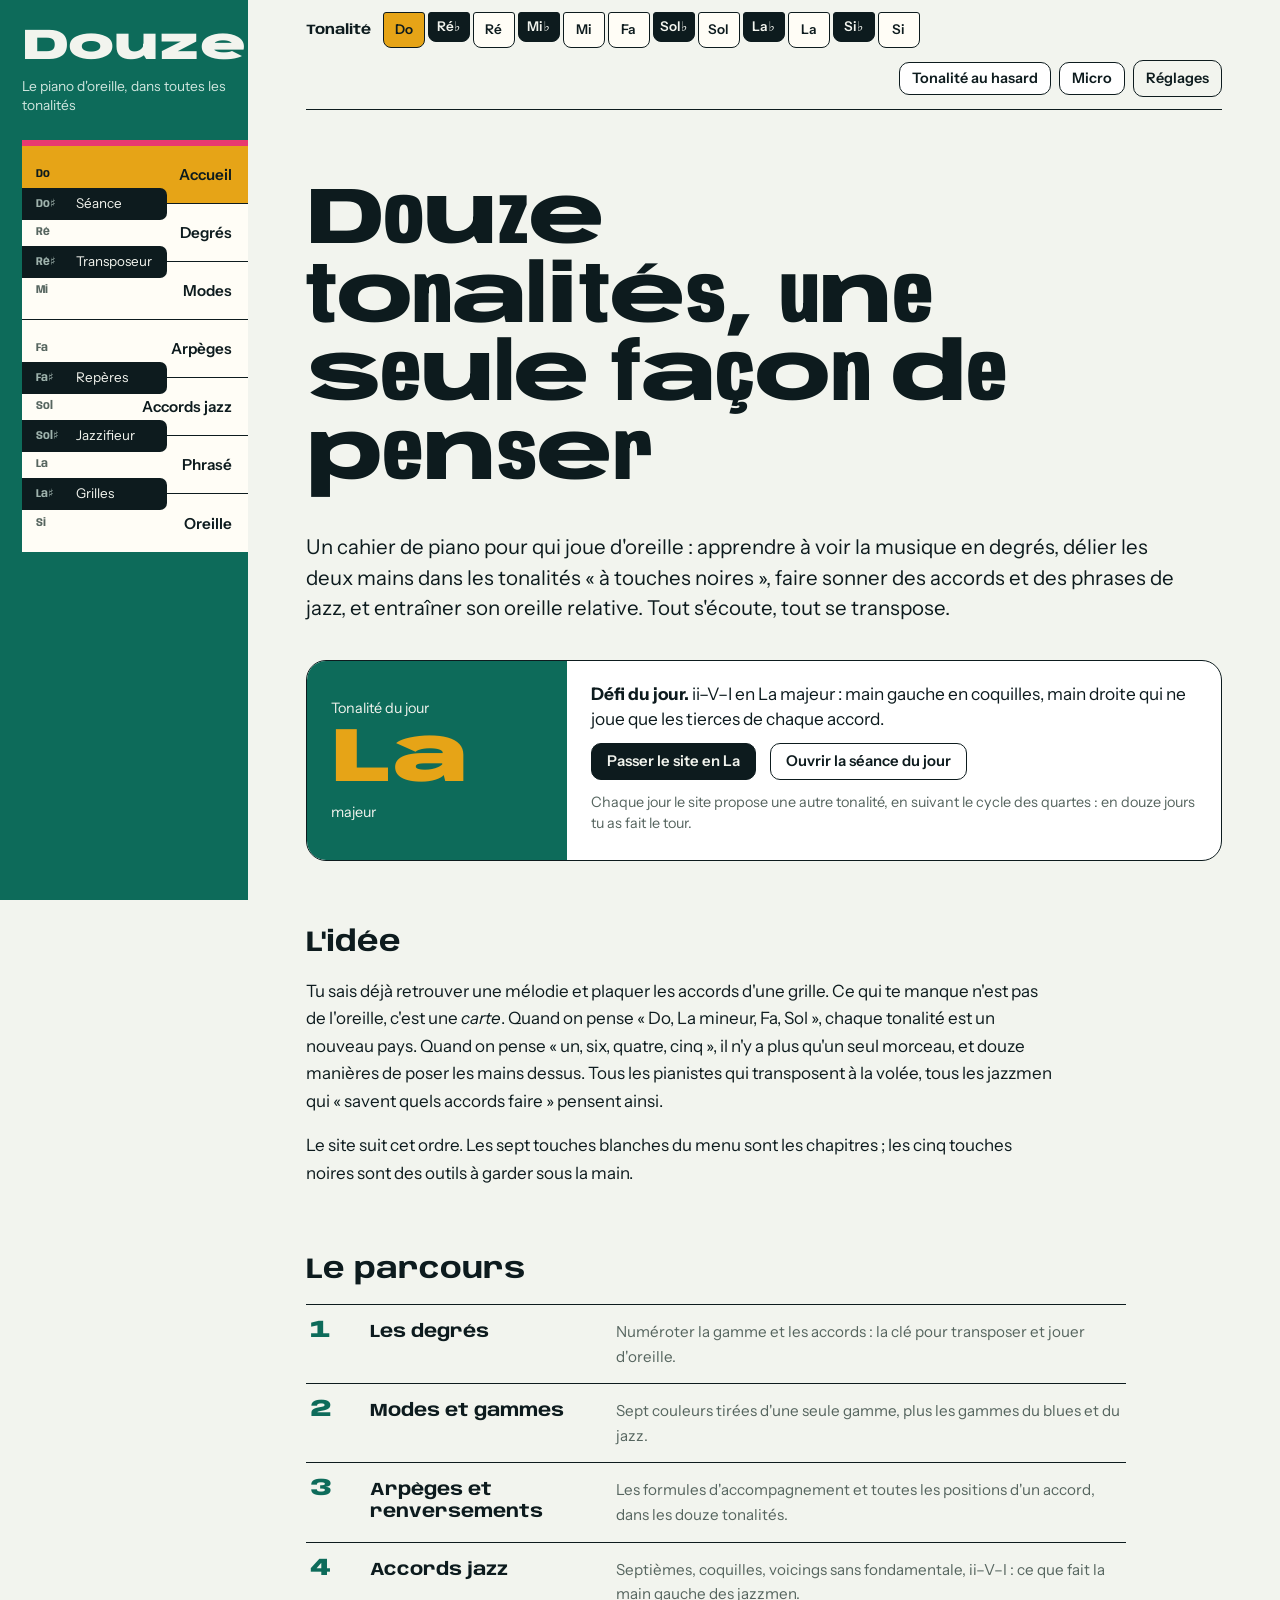
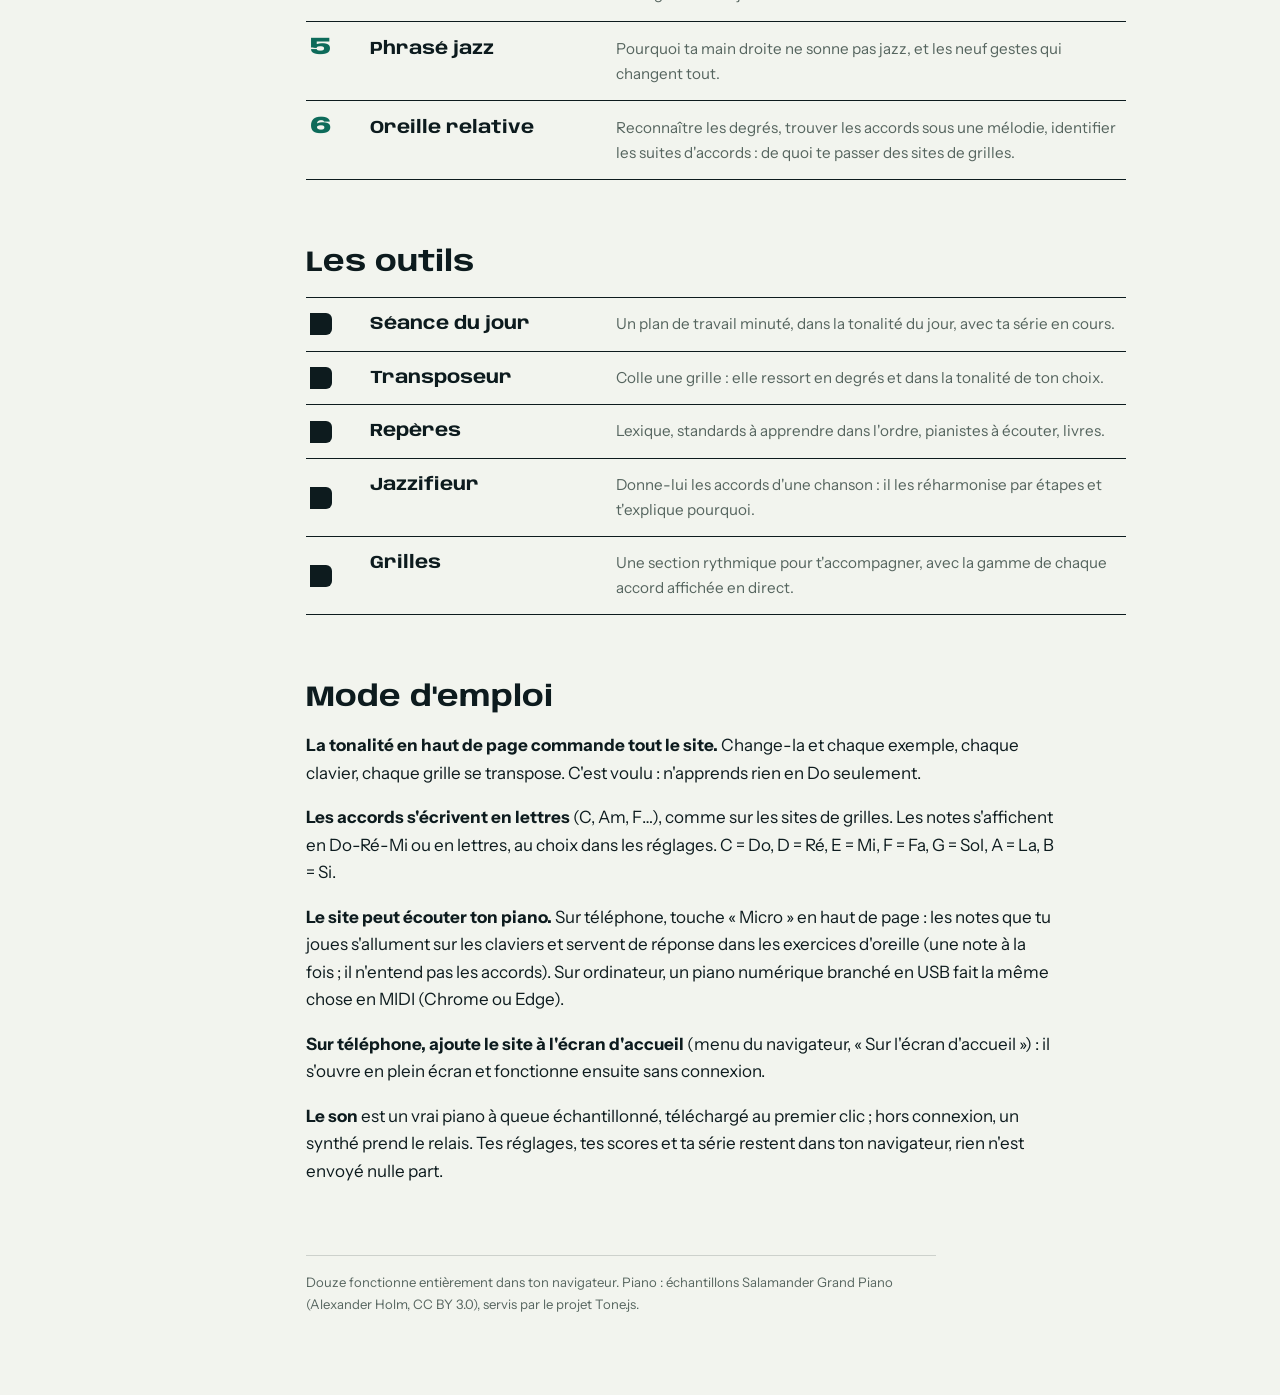
==== commit 08fd03a6: "Add files via upload" ====
--- a/index.html
+++ b/index.html
@@ -28,6 +28,7 @@
 <script src="js/band.js"></script>
 <script src="js/mic.js"></script>
 <script src="js/v-base.js"></script>
+<script src="js/v-renv.js"></script>
 <script src="js/v-mains.js"></script>
 <script src="js/v-jazz.js"></script>
 <script src="js/v-oreille.js"></script>
--- a/css/style.css
+++ b/css/style.css
@@ -270,7 +270,7 @@
 .pill .btn { padding: 6px 12px; background: var(--ivoire); border-color: var(--ivoire); white-space: nowrap; }
 .pill-x { background: none; border: 0; color: var(--ivoire); font-size: 1.5rem; line-height: 1; width: 34px; height: 34px; cursor: pointer; border-radius: 10px; }
 .pill-x:hover { background: #24383c; }
-body:has(.dock) .pill { bottom: calc(178px + env(safe-area-inset-bottom)); }
+body:has(.dock) .pill { bottom: calc(230px + env(safe-area-inset-bottom)); }
 body:has(.pill:not([hidden])) #main { padding-bottom: 130px; }
 .keybar-r { margin-left: auto; display: flex; gap: 8px; align-items: center; }
 .settings { margin-left: 0; }
@@ -294,19 +294,33 @@
 .htable td:first-child { font: 800 1.1rem var(--disp); }
 .tool .prose h4 { margin-top: 2em; }
 
+/* ---------- menu déroulant (téléphone), barre du phrasé ---------- */
+.menu-b { display: none; }
+.dock-c { display: flex; flex-wrap: wrap; gap: 6px 10px; align-items: center; padding: 6px 0 2px; }
+.dock-c .seg button { padding: 5px 10px; font-size: .82rem; }
+.dock-c .range { grid-template-columns: auto 110px auto; align-items: center; gap: 6px; }
+.dock-c .range .field-l { display: none; }
+.dock-c .btn { padding: 5px 12px; font-size: .86rem; }
+.dock-s { display: flex; align-items: baseline; justify-content: space-between; gap: 12px; flex-wrap: wrap; }
+.dock-k { font-size: .86rem; font-weight: 600; color: var(--feutre-f); }
+.renv-q strong { font-size: 2.4rem; }
+[hidden] { display: none !important; }
+
 /* ---------- téléphone : l'octave passe à l'horizontale, tout tient dans la largeur ---------- */
 @media (max-width: 900px) {
   body { display: block; }
-  #nav { position: static; height: auto; padding: 0; overflow: visible; display: flex; align-items: stretch; }
-  .wordmark { font-size: 1.25rem; padding: 0 12px; display: flex; align-items: center; font-stretch: 125%; }
+  #nav { position: sticky; top: 0; z-index: 50; height: 56px; padding: 0 6px 0 0; overflow: visible; display: flex; align-items: center; justify-content: space-between; }
+  .wordmark { font-size: 1.45rem; padding: 0 14px; display: flex; align-items: center; height: 100%; font-stretch: 130%; }
   .nav-s { display: none; }
-  .piano { display: flex; overflow-x: auto; flex: 1; min-width: 0; border-top: 0; align-items: flex-start; scrollbar-width: none; }
-  .piano::-webkit-scrollbar { display: none; }
-  .pk { flex: 0 0 auto; padding: 0 13px; white-space: nowrap; }
-  .pk-n { display: none; }
-  .pk-w { height: 54px; border-bottom: 0; border-right: 1.5px solid var(--laque); }
-  .pk-w .pk-t { margin: 0; padding: 0; max-width: none; font-size: .9rem; }
-  .pk-b { position: static; width: auto; height: 38px; border-radius: 0 0 8px 8px; font-size: .82rem; }
+  .menu-b { display: flex; align-items: center; gap: 10px; background: #fffdf6; color: var(--laque); border: 1.5px solid var(--laque); border-radius: 4px 4px 12px 12px; padding: 0 14px; height: 42px; font-weight: 700; font-size: .98rem; cursor: pointer; border-top: 5px solid var(--rose); }
+  .menu-b::after { content: ''; width: 9px; height: 9px; border-right: 2.5px solid var(--laque); border-bottom: 2.5px solid var(--laque); transform: rotate(45deg) translate(-2px, -2px); }
+  #nav.open .menu-b { background: var(--laiton); }
+  #nav.open .menu-b::after { transform: rotate(-135deg) translate(-2px, -2px); }
+  .piano { display: none; position: absolute; top: 100%; left: 0; right: 0; max-height: calc(100vh - 56px); overflow-y: auto; }
+  #nav.open::after { content: ''; position: fixed; inset: 56px 0 0 0; background: rgba(13, 27, 30, .5); z-index: -1; }
+  #nav.open .piano { display: block; }
+  .piano { --wh: 52px; --bh: 30px; }
+  .pk-w .pk-t { font-size: 1.02rem; }
   .keybar { position: static; }
   .settings-b { right: 0; }
   .today, .split { grid-template-columns: 1fr; }
@@ -353,7 +367,11 @@
   .ladder button { padding: 10px 6px; } .ladder strong { min-width: 0; flex: 1 1 100%; }
   .demo { padding: 14px 0 10px; } .demo .btn { flex: 1; }
   .dock { margin: 20px -12px 0; padding: 4px 12px calc(2px + env(safe-area-inset-bottom)); }
-  .dock .kb-in { height: 96px; } .dock .kb { margin: 4px 0 0; }
+  .dock .kb-in { height: 84px; } .dock .kb { margin: 2px 0 0; }
+  .dock-c { gap: 5px 6px; } .dock-c .seg button { padding: 5px 7px; min-height: 32px; font-size: .72rem; } .dock-c .btn { min-height: 34px; padding: 4px 10px; }
+  .dock-c .range { flex: 1 1 110px; grid-template-columns: 1fr auto; font-size: .78rem; } .dock-k { font-size: .78rem; } .dock-c .range input { height: 24px; }
+  .dock .now { gap: 8px; } .dock .now strong { font-size: 1.05rem; } .dock .now span { font-size: .8rem; }
+  .renv-q strong { font-size: 2rem; }
   .tx-ch { min-width: 50px; padding: 5px 8px; } .tx-ch b { font-size: 1.08rem; }
   .block { padding: 12px 14px; } .block-a .btn { flex: 1 1 auto; }
   .hbars { gap: 8px 4px; } .hslot { min-height: 54px; }
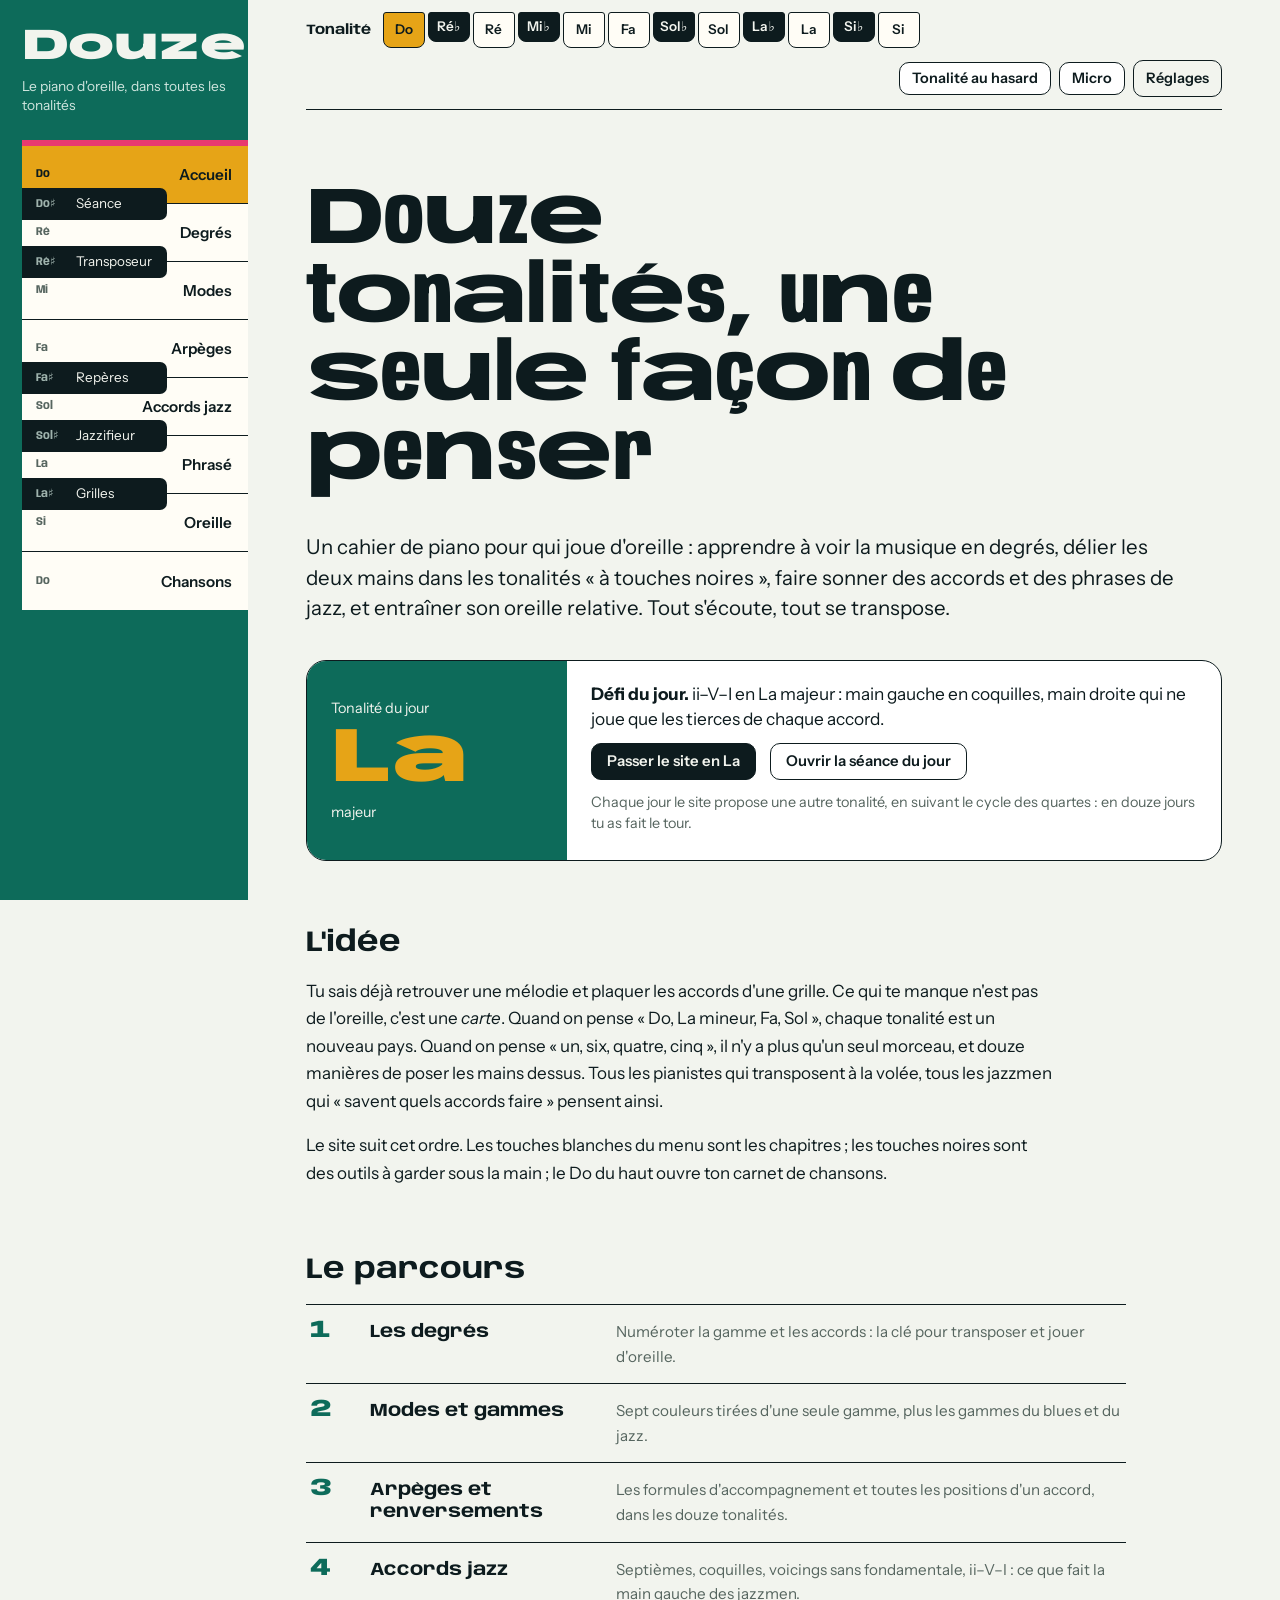
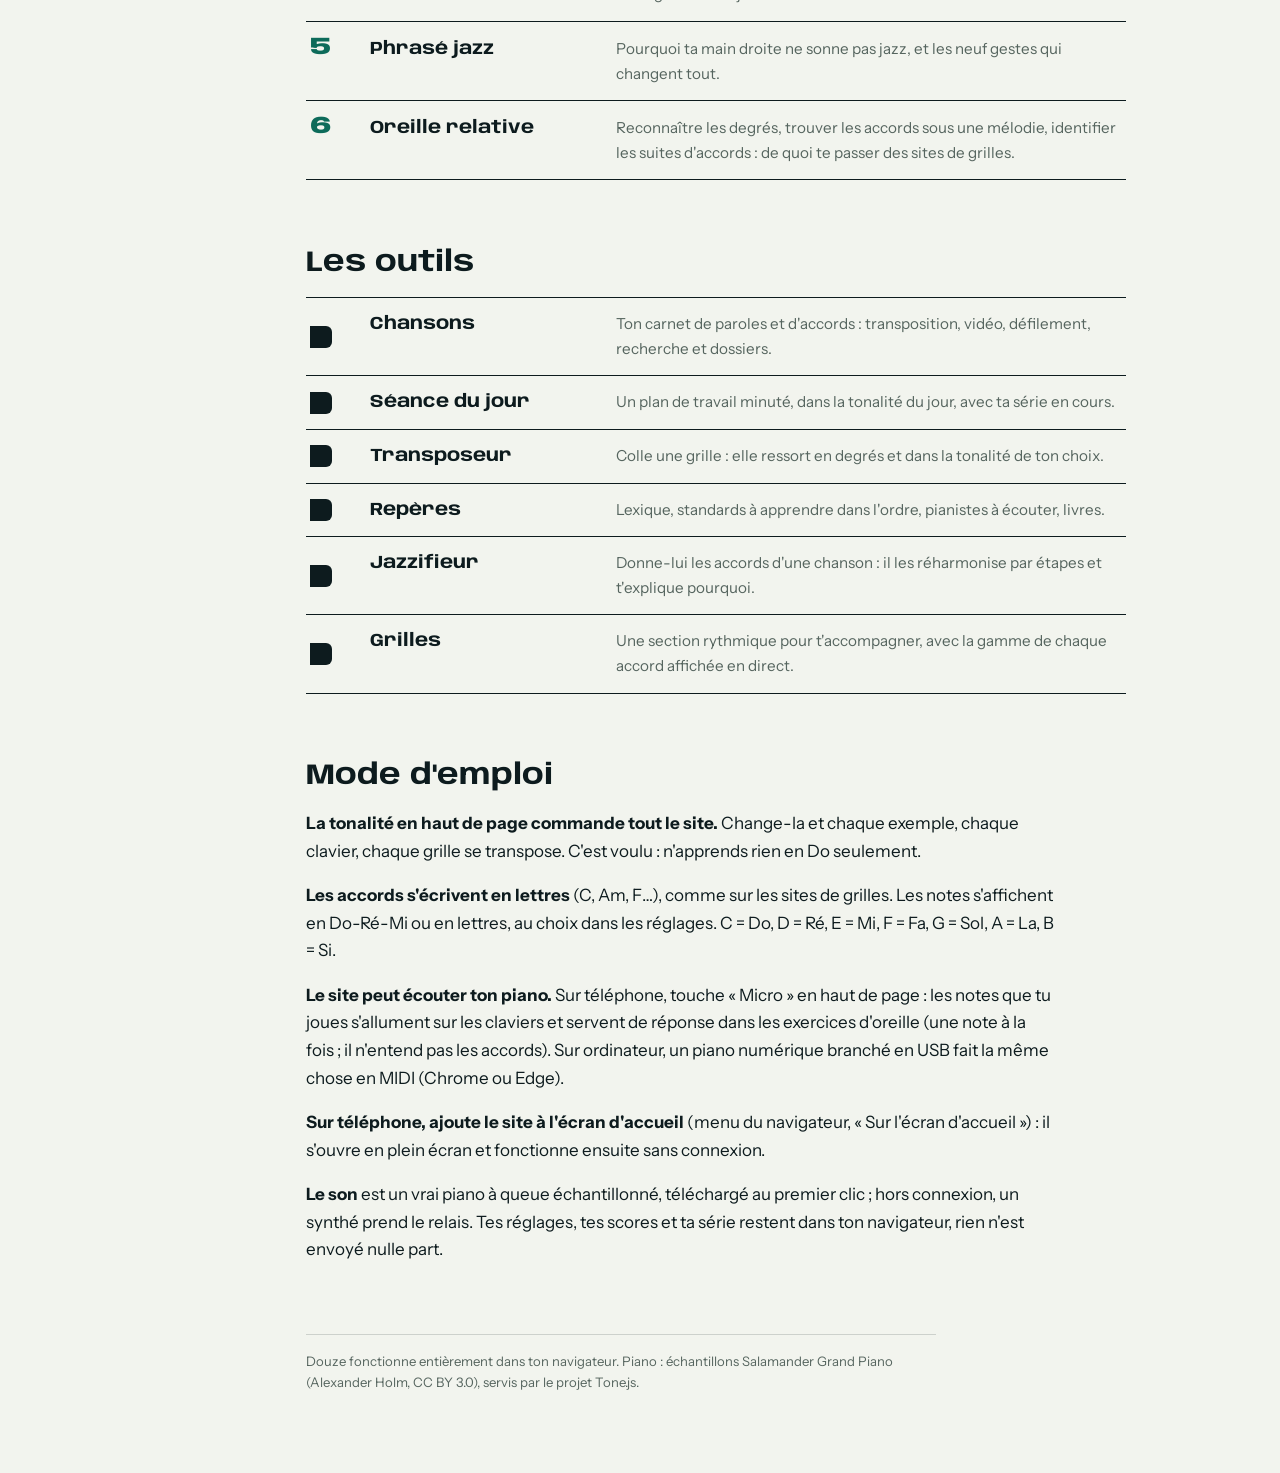
==== commit 8ada5a10: "Add files via upload" ====
--- a/index.html
+++ b/index.html
@@ -22,6 +22,7 @@
 <nav id="nav" aria-label="Chapitres"></nav>
 <main id="main"></main>
 <noscript><p style="padding:2rem">Douze a besoin de JavaScript pour faire sonner le piano.</p></noscript>
+<script src="js/config.js"></script>
 <script src="js/theory.js"></script>
 <script src="js/ui.js"></script>
 <script src="js/audio.js"></script>
@@ -34,6 +35,8 @@
 <script src="js/v-oreille.js"></script>
 <script src="js/v-harmo.js"></script>
 <script src="js/v-routine.js"></script>
+<script src="js/songs.js"></script>
+<script src="js/v-songs.js"></script>
 <script src="js/app.js"></script>
 </body>
 </html>
--- a/css/style.css
+++ b/css/style.css
@@ -306,6 +306,63 @@
 .renv-q strong { font-size: 2.4rem; }
 [hidden] { display: none !important; }
 
+/* ---------- carnet de chansons ---------- */
+:root { --stick: 62px; }
+input[type=text], input[type=search] { border: 1.5px solid var(--laque); border-radius: 10px; background: var(--papier); padding: 9px 12px; font-size: 1rem; width: 100%; min-height: 44px; }
+code { font-family: ui-monospace, 'SF Mono', Menlo, Consolas, monospace; font-size: .88em; background: var(--feutre-c); padding: 1px 5px; border-radius: 5px; }
+.head-s h1 { font-size: clamp(1.8rem, 4.6vw, 3.2rem); max-width: 22ch; }
+.head-s { padding-bottom: 8px; }
+.sfind { display: grid; grid-template-columns: 1fr auto; gap: 8px; margin: 16px 0 10px; }
+.fchips { display: flex; flex-wrap: wrap; gap: 6px; }
+.fchips button { border: 1.5px solid var(--laque); background: #fffdf6; border-radius: 4px 4px 11px 11px; padding: 6px 12px 7px; font-weight: 600; font-size: .9rem; cursor: pointer; display: inline-flex; gap: 7px; align-items: baseline; }
+.fchips small { font-size: .74rem; color: var(--gris); }
+.fchips button:hover { background: var(--laiton-c); } .fchips button.on { background: var(--laque); color: var(--ivoire); } .fchips button.on small { color: #c9d6d2; }
+.songs { max-width: 860px; }
+.sfold { font: 700 1.05rem var(--disp); font-stretch: 110%; margin: 1.6em 0 .2em; color: var(--feutre-f); }
+.srow { display: grid; grid-template-columns: 1fr auto 44px; gap: 10px; align-items: center; padding: 9px 4px; border-top: 1.5px solid var(--trait); text-decoration: none; color: var(--laque); }
+.srow:hover { background: var(--laiton-c); color: var(--laque); }
+.srow-t { display: grid; min-width: 0; } .srow-t strong { font-size: 1.05rem; line-height: 1.25; } .srow-t span { font-size: .86rem; color: var(--gris); }
+.srow-m { font-size: .8rem; color: var(--gris); text-align: right; display: grid; } .srow-m i { font-style: normal; color: var(--rose); font-weight: 700; }
+.star { background: none; border: 0; font-size: 1.5rem; line-height: 1; width: 44px; height: 44px; cursor: pointer; color: var(--gris); border-radius: 10px; } .star.on { color: var(--laiton); } .star:hover { background: var(--papier); }
+.empty { padding: 26px 0; color: var(--gris); }
+.cloud { margin: 26px 0 0; padding-top: 14px; border-top: 1.5px solid var(--trait); max-width: 860px; } .cloud p { margin: 0 0 8px; } .cloud summary { cursor: pointer; font-weight: 600; font-size: .9rem; color: var(--gris); } .cloud details[open] summary { margin-bottom: 10px; }
+input[type=password] { border: 1.5px solid var(--laque); border-radius: 10px; background: var(--papier); padding: 9px 12px; font-size: 1rem; width: 100%; min-height: 44px; }
+button:disabled { opacity: .55; cursor: default; }
+.sback { font-size: .9rem; color: var(--gris); margin: 0 0 12px; }
+.yt { margin: 0 0 12px; } .yt-f { aspect-ratio: 16 / 9; max-width: 560px; } .yt iframe { width: 100%; height: 100%; border: 0; border-radius: 12px; background: var(--laque); display: block; }
+.yt .row { margin: 8px 0 0; } .yt .btn { padding: 5px 12px; font-size: .86rem; min-height: 0; }
+.yt.pin { position: sticky; top: var(--stick); z-index: 17; background: var(--ivoire); padding: 6px 0; } .yt.pin .yt-f { max-width: 300px; }
+.sbar { position: sticky; top: var(--stick); z-index: 18; background: var(--ivoire); display: flex; align-items: center; gap: 8px; padding: 8px 0; border-bottom: 1.5px solid var(--laque); }
+.yt.pin + .sbar { position: static; }
+.skey { flex: 1; min-width: 0; background: none; border: 0; cursor: pointer; display: grid; text-align: center; padding: 2px; border-radius: 10px; }
+.skey:hover { background: var(--laiton-c); } .skey b { font: 800 1.08rem/1.2 var(--disp); font-stretch: 110%; } .skey small { font-size: .74rem; color: var(--gris); }
+.btn.sq { width: 46px; padding: 6px 0; font-size: 1.35rem; line-height: 1; text-align: center; justify-content: center; }
+.sbar .btn.play { flex: 0 0 auto; padding: 8px 14px; min-height: 44px; font-size: .93rem; }
+.sopts { background: var(--papier); border: 1.5px solid var(--laque); border-radius: 16px; padding: 12px 14px; margin: 10px 0; }
+.panes { --fs: 1; font-size: calc(1.08rem * var(--fs)); line-height: 1.32; margin-top: 16px; }
+.panes.split { display: grid; grid-template-rows: 1fr 1fr; height: calc(100dvh - var(--stick) - 78px); margin-top: 0; }
+.panes.split .pane { overflow-y: auto; padding: 8px 4px 60px; overscroll-behavior: contain; }
+.panes.split .pane + .pane { border-top: 4px solid var(--rose); }
+@media (min-width: 900px) { .panes.split { grid-template-rows: none; grid-template-columns: 1fr 1fr; gap: 0 24px; } .panes.split .pane + .pane { border-top: 0; border-left: 4px solid var(--rose); padding-left: 20px; } }
+.sl { white-space: pre-wrap; min-height: 1.32em; }
+.sl.has { display: flex; flex-wrap: wrap; align-items: flex-end; padding-top: .35em; }
+.sg { display: inline-flex; flex-direction: column; align-items: flex-start; } .sx { white-space: pre; }
+.sc { font: 800 .9em/1.3 var(--disp); color: var(--feutre-f); background: none; border: 0; padding: 0 .55em 0 0; cursor: pointer; text-align: left; white-space: nowrap; }
+.sc:hover { color: var(--rose); } .sc.hid { color: var(--rose); } .sc.raw { color: var(--gris); cursor: default; }
+.sc small { font-size: .72em; color: var(--rose); margin-left: 3px; }
+.sc.free { display: inline-block; padding: 1px 9px; margin: 2px 4px 2px 0; background: var(--feutre-c); border-radius: 7px; }
+.ssec { font: 700 .95em var(--disp); font-stretch: 112%; color: var(--rose); margin: 1.3em 0 .25em; }
+.pane > .ssec:first-child { margin-top: 0; }
+.sblank { height: .8em; }
+.stab { font: .8em/1.25 ui-monospace, 'SF Mono', Menlo, Consolas, monospace; margin: 0; overflow-x: auto; white-space: pre; }
+pre.stab { background: var(--ivoire); border-radius: 8px; padding: 0 8px; } .prose pre.stab { padding: 10px 12px; }
+.chcard { position: fixed; right: 16px; bottom: 16px; width: 360px; max-width: calc(100vw - 16px); background: var(--papier); border: 1.5px solid var(--laque); border-radius: 16px; padding: 10px 12px; z-index: 55; }
+.chcard-h { display: flex; align-items: baseline; gap: 10px; } .chcard-h strong { font: 800 1.5rem var(--disp); } .chcard-h span { flex: 1; font-size: .84rem; color: var(--gris); }
+.chcard .pill-x { color: var(--laque); } .chcard .pill-x:hover { background: var(--ivoire); } .chcard .kb { margin: 6px 0; } .chcard .row { margin: 6px 0 0; } .chcard .btn { padding: 5px 12px; min-height: 36px; font-size: .86rem; }
+body:has(.pill:not([hidden])) .chcard { bottom: 78px; }
+.sform { display: grid; grid-template-columns: 1fr 1fr; gap: 10px 14px; margin-bottom: 14px; }
+.sedit { font: 500 .92rem/1.5 ui-monospace, 'SF Mono', Menlo, Consolas, monospace; white-space: pre; overflow-x: auto; }
+
 /* ---------- téléphone : l'octave passe à l'horizontale, tout tient dans la largeur ---------- */
 @media (max-width: 900px) {
   body { display: block; }
@@ -333,6 +390,12 @@
 }
 @media (max-width: 700px) {
   body { font-size: 16px; }
+  .sform { grid-template-columns: 1fr; } .sfind { grid-template-columns: 1fr; }
+  .chcard { left: 8px; right: 8px; bottom: 8px; width: auto; }
+  .srow { grid-template-columns: 1fr auto 40px; gap: 6px; }
+  .sbar { gap: 6px; } .skey b { font-size: .95rem; } .skey small { font-size: .68rem; } .btn.sq { width: 42px; } .sbar .btn { padding: 8px 11px; }
+  .panes { font-size: calc(1rem * var(--fs)); }
+  .yt.pin .yt-f { max-width: 56%; }
   #main { padding: 0 12px calc(70px + env(safe-area-inset-bottom)); }
   .keybar { padding: 8px 0; gap: 8px; }
   .keybar-l { display: none; }
